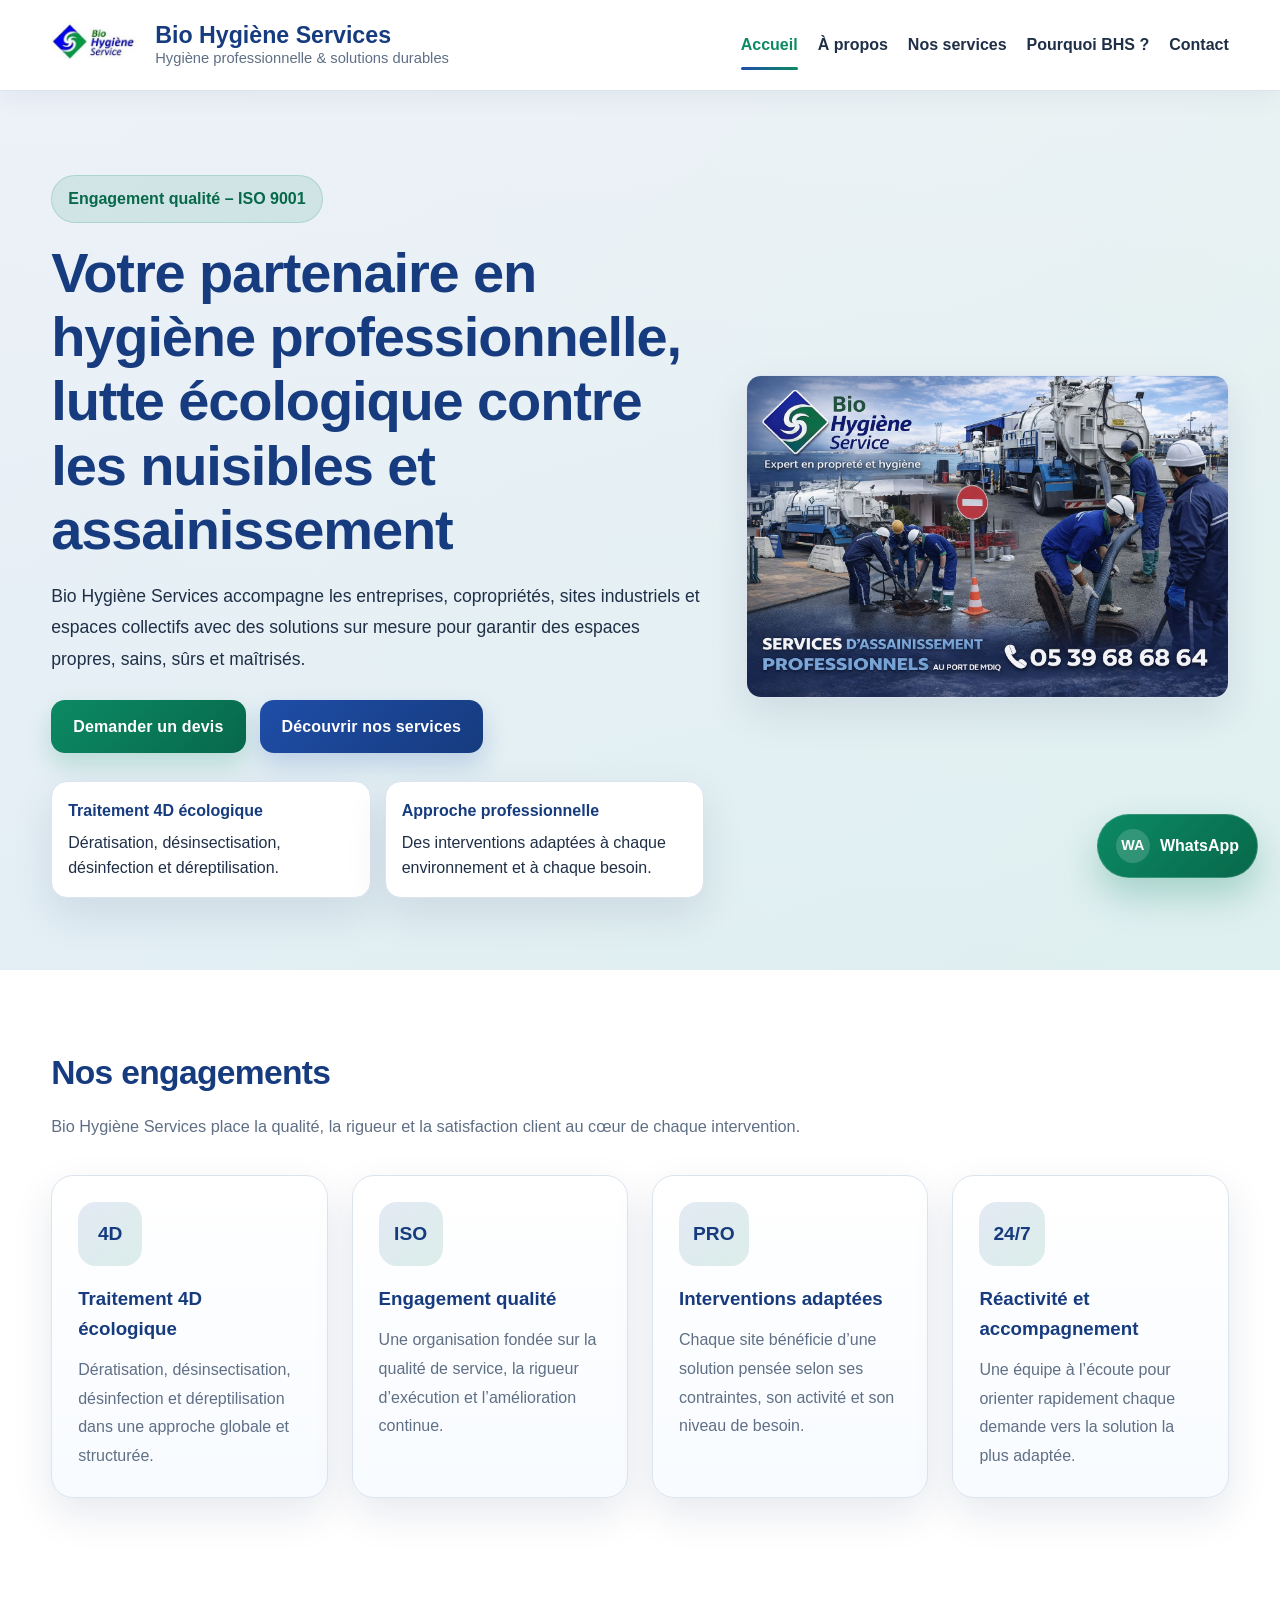
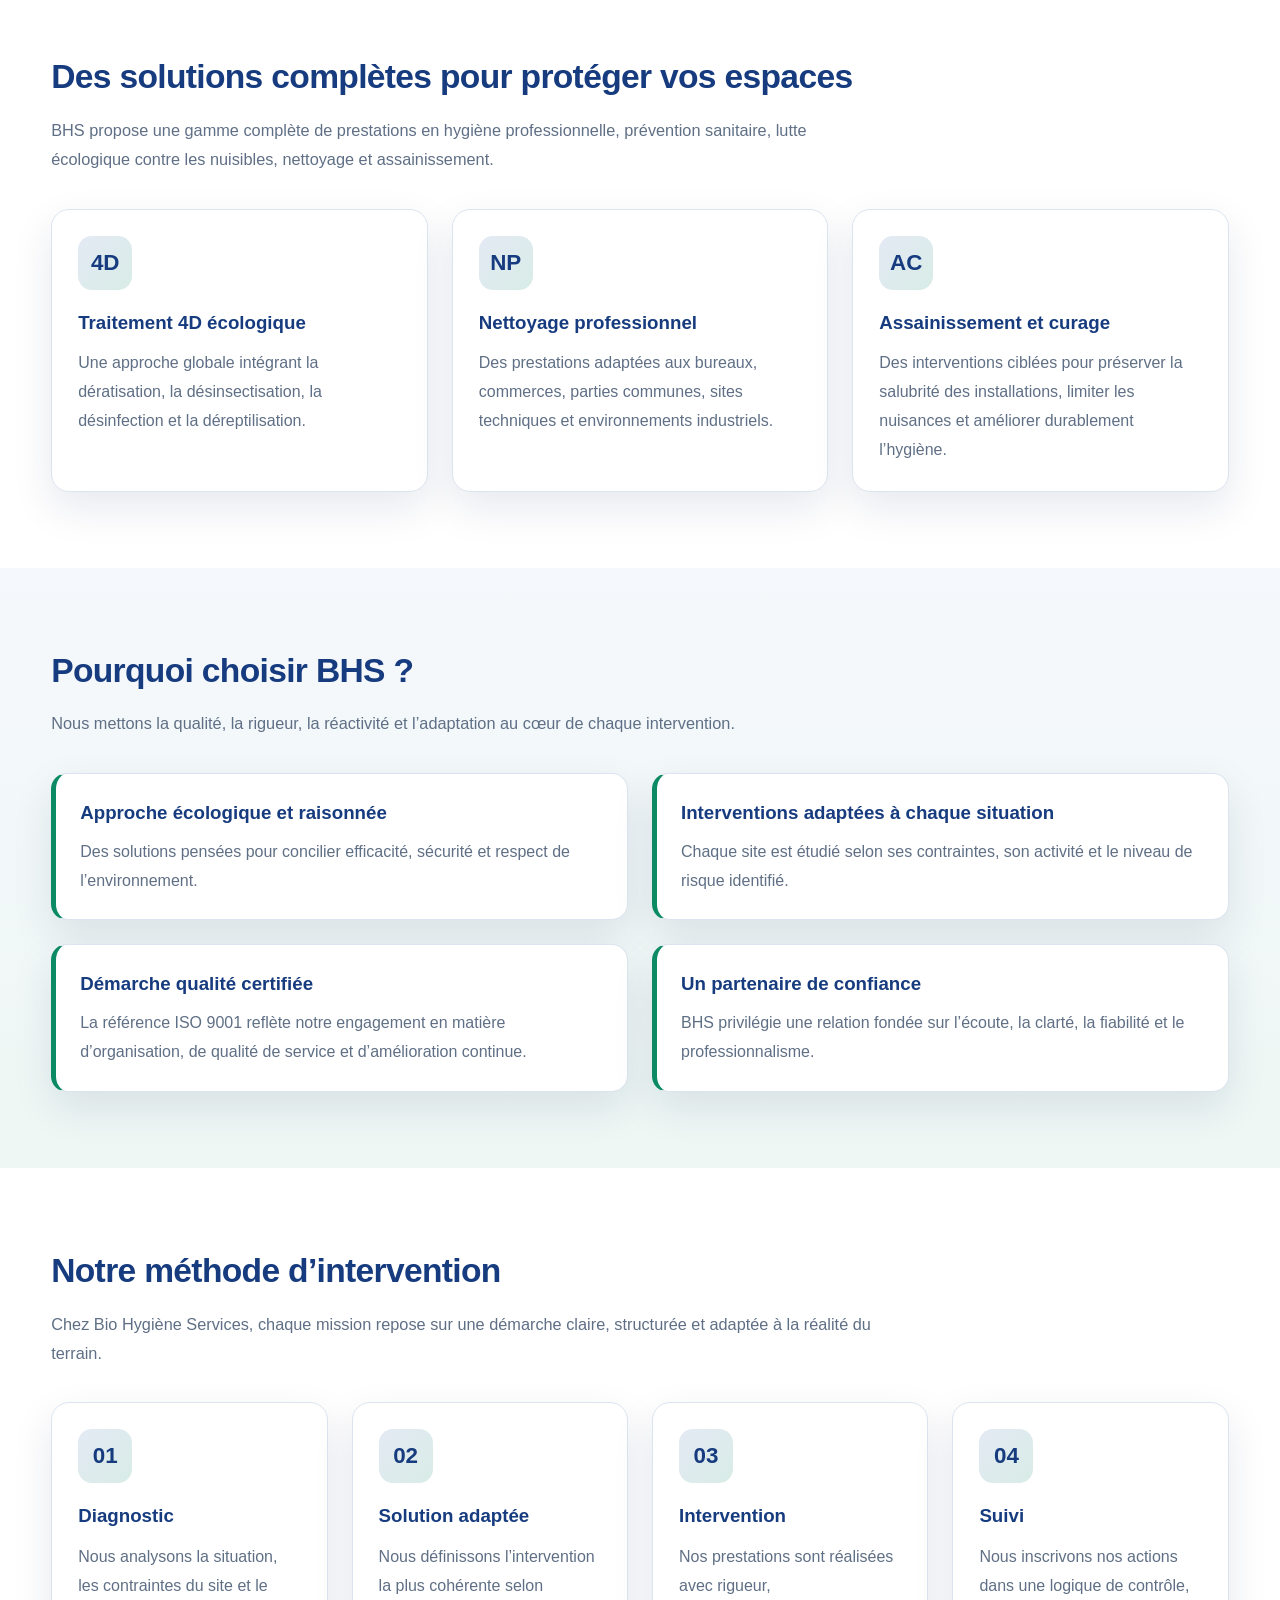
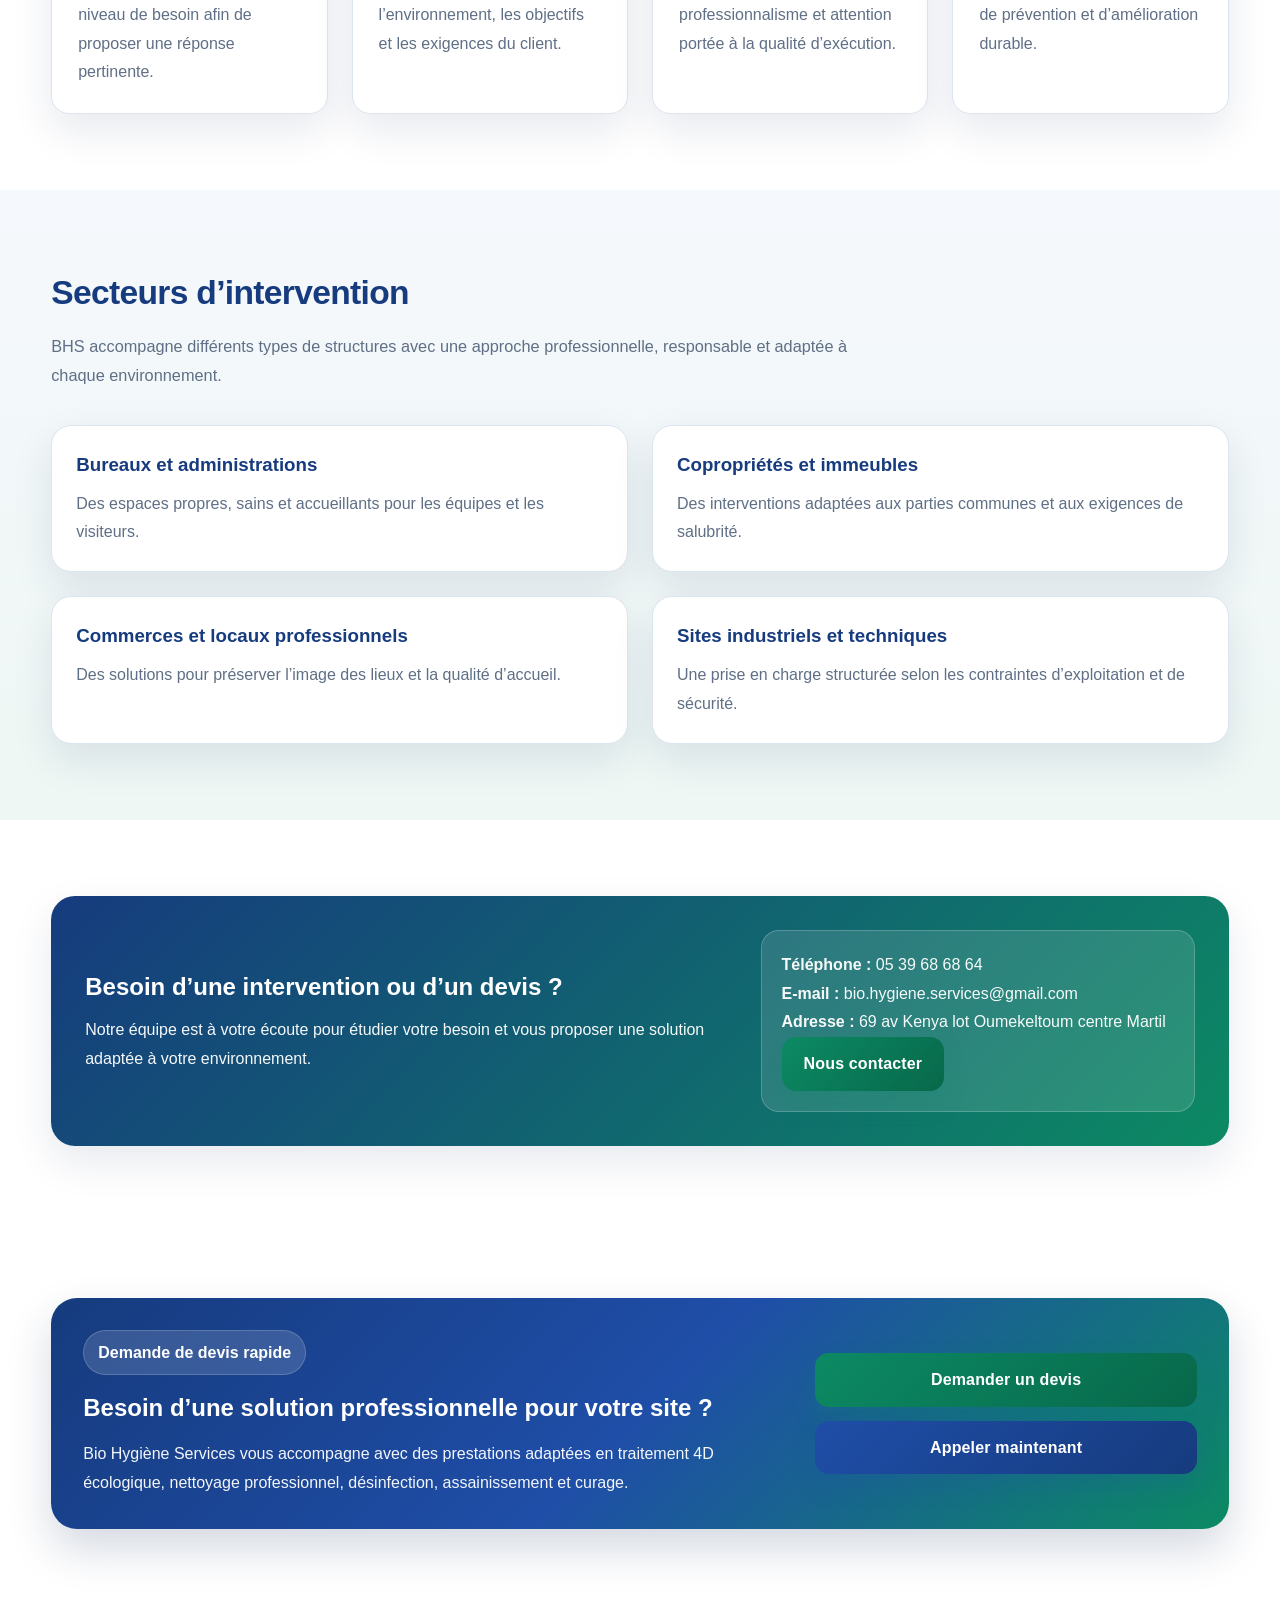
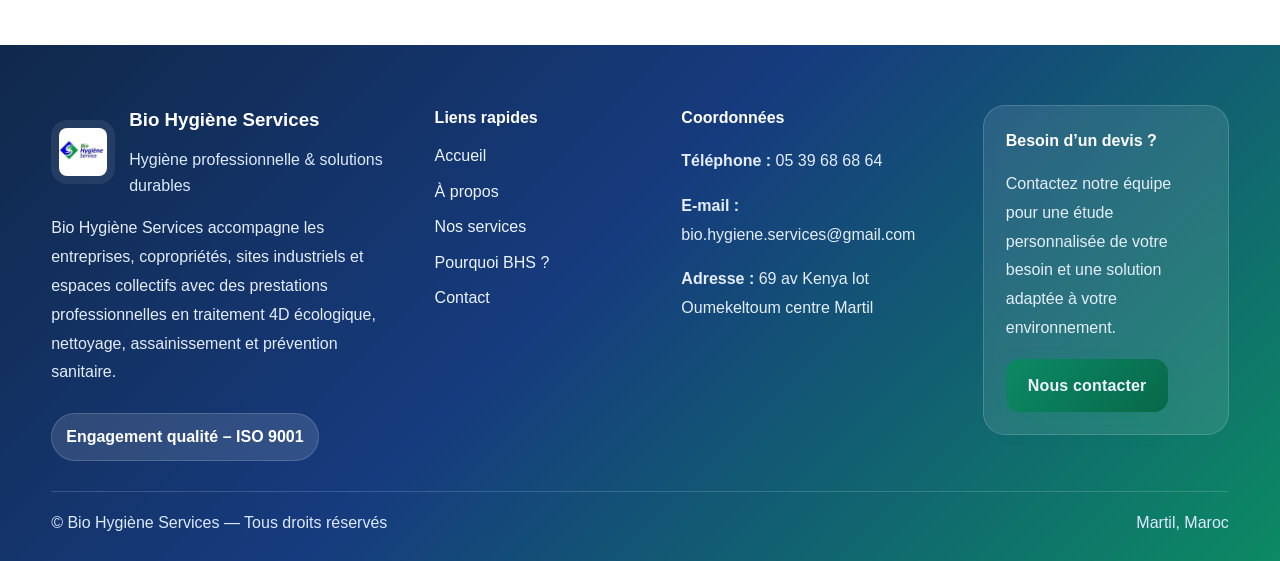
==== index.html @ 7eb4a311 "Add files via upload" ====
<!DOCTYPE html>
<html lang="fr">

<head>
  <meta charset="UTF-8" />
  <meta name="viewport" content="width=device-width, initial-scale=1.0" />
  <title>Bio Hygiène Services | Accueil</title>
  <meta name="description"
    content="Bio Hygiène Services accompagne les entreprises, copropriétés, sites industriels et espaces collectifs avec des solutions d'hygiène professionnelle, traitement 4D écologique, nettoyage et assainissement." />
  <link rel="stylesheet" href="css/style.css" />
</head>

<body>

  <header class="site-header">
    <div class="container header-inner">
      <a href="index.html" class="logo-wrap">
        <img src="assets/images/logo-bhs.png" alt="Logo Bio Hygiène Services" />
        <div class="brand-text">
          <span class="brand-name">Bio Hygiène Services</span>
          <span class="brand-subtitle">Hygiène professionnelle & solutions durables</span>
        </div>
      </a>

      <button class="menu-toggle" aria-label="Ouvrir le menu" aria-expanded="false">
        <span></span>
        <span></span>
        <span></span>
      </button>

      <nav class="main-nav">
        <a href="index.html" class="active">Accueil</a>
        <a href="a-propos.html">À propos</a>
        <a href="services.html">Nos services</a>
        <a href="pourquoi-bhs.html">Pourquoi BHS ?</a>
        <a href="contact.html">Contact</a>
      </nav>
    </div>
  </header>

  <main>
    <section class="hero">
      <div class="container hero-grid">
        <div>
          <div class="badge">Engagement qualité – ISO 9001</div>

          <h1>
            Votre partenaire en hygiène professionnelle,
            lutte écologique contre les nuisibles
            et assainissement
          </h1>

          <p class="lead">
            Bio Hygiène Services accompagne les entreprises, copropriétés,
            sites industriels et espaces collectifs avec des solutions sur mesure
            pour garantir des espaces propres, sains, sûrs et maîtrisés.
          </p>

          <div class="hero-actions">
            <a href="contact.html" class="btn btn-primary">Demander un devis</a>
            <a href="services.html" class="btn btn-secondary">Découvrir nos services</a>
          </div>

          <div class="hero-points">
            <div class="hero-point">
              <strong>Traitement 4D écologique</strong>
              Dératisation, désinsectisation, désinfection et déreptilisation.
            </div>
            <div class="hero-point">
              <strong>Approche professionnelle</strong>
              Des interventions adaptées à chaque environnement et à chaque besoin.
            </div>
          </div>
        </div>

        <div class="hero-image">
          <img src="assets/images/hero-bhs.png" alt="Présentation professionnelle Bio Hygiène Services" />
        </div>
      </div>
    </section>
    <section class="section">
      <div class="container">
        <div class="section-heading">
          <h2>Nos engagements</h2>
          <p>
            Bio Hygiène Services place la qualité, la rigueur et la satisfaction client
            au cœur de chaque intervention.
          </p>
        </div>

        <div class="engagement-grid">
          <div class="engagement-item">
            <div class="engagement-number">4D</div>
            <h3>Traitement 4D écologique</h3>
            <p>
              Dératisation, désinsectisation, désinfection et déreptilisation
              dans une approche globale et structurée.
            </p>
          </div>

          <div class="engagement-item">
            <div class="engagement-number">ISO</div>
            <h3>Engagement qualité</h3>
            <p>
              Une organisation fondée sur la qualité de service,
              la rigueur d’exécution et l’amélioration continue.
            </p>
          </div>

          <div class="engagement-item">
            <div class="engagement-number">PRO</div>
            <h3>Interventions adaptées</h3>
            <p>
              Chaque site bénéficie d’une solution pensée selon ses contraintes,
              son activité et son niveau de besoin.
            </p>
          </div>

          <div class="engagement-item">
            <div class="engagement-number">24/7</div>
            <h3>Réactivité et accompagnement</h3>
            <p>
              Une équipe à l’écoute pour orienter rapidement chaque demande
              vers la solution la plus adaptée.
            </p>
          </div>
        </div>
      </div>
    </section>
    <section class="section">
      <div class="container">
        <div class="section-heading">
          <h2>Des solutions complètes pour protéger vos espaces</h2>
          <p>
            BHS propose une gamme complète de prestations en hygiène professionnelle,
            prévention sanitaire, lutte écologique contre les nuisibles, nettoyage
            et assainissement.
          </p>
        </div>

        <div class="cards">
          <article class="card">
            <div class="card-icon">4D</div>
            <h3>Traitement 4D écologique</h3>
            <p>
              Une approche globale intégrant la dératisation, la désinsectisation,
              la désinfection et la déreptilisation.
            </p>
          </article>

          <article class="card">
            <div class="card-icon">NP</div>
            <h3>Nettoyage professionnel</h3>
            <p>
              Des prestations adaptées aux bureaux, commerces, parties communes,
              sites techniques et environnements industriels.
            </p>
          </article>

          <article class="card">
            <div class="card-icon">AC</div>
            <h3>Assainissement et curage</h3>
            <p>
              Des interventions ciblées pour préserver la salubrité des installations,
              limiter les nuisances et améliorer durablement l’hygiène.
            </p>
          </article>
        </div>
      </div>
    </section>

    <section class="section section-alt">
      <div class="container">
        <div class="section-heading">
          <h2>Pourquoi choisir BHS ?</h2>
          <p>
            Nous mettons la qualité, la rigueur, la réactivité et l’adaptation
            au cœur de chaque intervention.
          </p>
        </div>

        <div class="features">
          <div class="feature">
            <h3>Approche écologique et raisonnée</h3>
            <p>
              Des solutions pensées pour concilier efficacité, sécurité
              et respect de l’environnement.
            </p>
          </div>

          <div class="feature">
            <h3>Interventions adaptées à chaque situation</h3>
            <p>
              Chaque site est étudié selon ses contraintes, son activité
              et le niveau de risque identifié.
            </p>
          </div>

          <div class="feature">
            <h3>Démarche qualité certifiée</h3>
            <p>
              La référence ISO 9001 reflète notre engagement en matière
              d’organisation, de qualité de service et d’amélioration continue.
            </p>
          </div>

          <div class="feature">
            <h3>Un partenaire de confiance</h3>
            <p>
              BHS privilégie une relation fondée sur l’écoute, la clarté,
              la fiabilité et le professionnalisme.
            </p>
          </div>
        </div>
      </div>
    </section>
    <section class="section">
      <div class="container">
        <div class="section-heading">
          <h2>Notre méthode d’intervention</h2>
          <p>
            Chez Bio Hygiène Services, chaque mission repose sur une démarche
            claire, structurée et adaptée à la réalité du terrain.
          </p>
        </div>

        <div class="cards method-cards">
          <article class="card">
            <div class="card-icon">01</div>
            <h3>Diagnostic</h3>
            <p>
              Nous analysons la situation, les contraintes du site et le niveau
              de besoin afin de proposer une réponse pertinente.
            </p>
          </article>

          <article class="card">
            <div class="card-icon">02</div>
            <h3>Solution adaptée</h3>
            <p>
              Nous définissons l’intervention la plus cohérente selon
              l’environnement, les objectifs et les exigences du client.
            </p>
          </article>

          <article class="card">
            <div class="card-icon">03</div>
            <h3>Intervention</h3>
            <p>
              Nos prestations sont réalisées avec rigueur, professionnalisme
              et attention portée à la qualité d’exécution.
            </p>
          </article>

          <article class="card">
            <div class="card-icon">04</div>
            <h3>Suivi</h3>
            <p>
              Nous inscrivons nos actions dans une logique de contrôle,
              de prévention et d’amélioration durable.
            </p>
          </article>
        </div>
      </div>
    </section>

    <section class="section section-alt">
      <div class="container">
        <div class="section-heading">
          <h2>Secteurs d’intervention</h2>
          <p>
            BHS accompagne différents types de structures avec une approche
            professionnelle, responsable et adaptée à chaque environnement.
          </p>
        </div>

        <div class="sector-grid">
          <div class="sector-item">
            <h3>Bureaux et administrations</h3>
            <p>Des espaces propres, sains et accueillants pour les équipes et les visiteurs.</p>
          </div>

          <div class="sector-item">
            <h3>Copropriétés et immeubles</h3>
            <p>Des interventions adaptées aux parties communes et aux exigences de salubrité.</p>
          </div>

          <div class="sector-item">
            <h3>Commerces et locaux professionnels</h3>
            <p>Des solutions pour préserver l’image des lieux et la qualité d’accueil.</p>
          </div>

          <div class="sector-item">
            <h3>Sites industriels et techniques</h3>
            <p>Une prise en charge structurée selon les contraintes d’exploitation et de sécurité.</p>
          </div>
        </div>
      </div>
    </section>
    <section class="section">
      <div class="container">
        <div class="cta-band">
          <div>
            <h2>Besoin d’une intervention ou d’un devis ?</h2>
            <p>
              Notre équipe est à votre écoute pour étudier votre besoin
              et vous proposer une solution adaptée à votre environnement.
            </p>
          </div>

          <div class="cta-box-right">
            <p><strong>Téléphone :</strong> 05 39 68 68 64</p>
            <p><strong>E-mail :</strong> bio.hygiene.services@gmail.com</p>
            <p><strong>Adresse :</strong> 69 av Kenya lot Oumekeltoum centre Martil</p>
            <a href="contact.html" class="btn btn-primary">Nous contacter</a>
          </div>
        </div>
      </div>
    </section>
  </main>
  <section class="section">
    <div class="container">
      <div class="quick-quote-band">
        <div class="quick-quote-content">
          <span class="quick-quote-badge">Demande de devis rapide</span>
          <h2>Besoin d’une solution professionnelle pour votre site ?</h2>
          <p>
            Bio Hygiène Services vous accompagne avec des prestations adaptées en
            traitement 4D écologique, nettoyage professionnel, désinfection,
            assainissement et curage.
          </p>
        </div>

        <div class="quick-quote-actions">
          <a href="contact.html" class="btn btn-primary">Demander un devis</a>
          <a href="tel:0539686864" class="btn btn-secondary">Appeler maintenant</a>
        </div>
      </div>
    </div>
  </section>
  
  <footer class="site-footer">
    <div class="container">
      <div class="footer-top">
        <div class="footer-brand-block">
          <div class="footer-brand-head">
            <img src="assets/images/logo-bhs.png" alt="Logo Bio Hygiène Services" class="footer-logo" />
            <div>
              <h3>Bio Hygiène Services</h3>
              <p class="footer-tagline">Hygiène professionnelle & solutions durables</p>
            </div>
          </div>

          <p class="footer-text">
            Bio Hygiène Services accompagne les entreprises, copropriétés,
            sites industriels et espaces collectifs avec des prestations
            professionnelles en traitement 4D écologique, nettoyage,
            assainissement et prévention sanitaire.
          </p>

          <div class="footer-badge">Engagement qualité – ISO 9001</div>
        </div>

        <div class="footer-links-block">
          <h4>Liens rapides</h4>
          <ul class="footer-links-list">
            <li><a href="index.html">Accueil</a></li>
            <li><a href="a-propos.html">À propos</a></li>
            <li><a href="services.html">Nos services</a></li>
            <li><a href="pourquoi-bhs.html">Pourquoi BHS ?</a></li>
            <li><a href="contact.html">Contact</a></li>
          </ul>
        </div>

        <div class="footer-contact-block">
          <h4>Coordonnées</h4>
          <p><strong>Téléphone :</strong> 05 39 68 68 64</p>
          <p><strong>E-mail :</strong> bio.hygiene.services@gmail.com</p>
          <p><strong>Adresse :</strong> 69 av Kenya lot Oumekeltoum centre Martil</p>
        </div>

        <div class="footer-cta-block">
          <h4>Besoin d’un devis ?</h4>
          <p>
            Contactez notre équipe pour une étude personnalisée de votre besoin
            et une solution adaptée à votre environnement.
          </p>
          <a href="contact.html" class="btn btn-primary">Nous contacter</a>
        </div>
      </div>

      <div class="footer-bottom-premium">
        <p>© Bio Hygiène Services — Tous droits réservés</p>
        <p>Martil, Maroc</p>
      </div>
    </div>
  </footer>

  <script src="js/main.js"></script>
  <a href="https://wa.me/212539686864?text=Bonjour%20Bio%20Hygi%C3%A8ne%20Services%2C%20je%20souhaite%20obtenir%20des%20informations."
    class="whatsapp-float" target="_blank" aria-label="Contacter BHS sur WhatsApp">
    <span class="whatsapp-icon">WA</span>
    <span class="whatsapp-text">WhatsApp</span>
  </a>
</body>

</html>
---- css/style.css ----
:root {
  --bhs-blue: #1f4ea8;
  --bhs-blue-dark: #163b7e;
  --bhs-green: #0c8a63;
  --bhs-green-dark: #07684a;
  --bhs-white: #ffffff;
  --bhs-light: #f5f8fc;
  --bhs-light-alt: #eef7f4;
  --bhs-text: #1f2f46;
  --bhs-muted: #5f6f85;
  --bhs-border: #dbe4ef;
  --bhs-shadow: 0 16px 40px rgba(17, 42, 87, 0.10);
  --container: 1180px;
  --radius: 18px;
}

* {
  box-sizing: border-box;
}

html {
  scroll-behavior: smooth;
}

body {
  margin: 0;
  font-family: "Segoe UI", Arial, sans-serif;
  color: var(--bhs-text);
  background: var(--bhs-white);
  line-height: 1.6;
}

img {
  max-width: 100%;
  display: block;
}

a {
  text-decoration: none;
  color: inherit;
}

.container {
  width: min(92%, var(--container));
  margin: 0 auto;
}

/* Header */
.site-header {
  position: sticky;
  top: 0;
  z-index: 100;
  background: rgba(255, 255, 255, 0.96);
  border-bottom: 1px solid var(--bhs-border);
  backdrop-filter: blur(8px);
}

.header-inner {
  min-height: 82px;
  display: flex;
  align-items: center;
  justify-content: space-between;
  gap: 24px;
}

.logo-wrap {
  display: flex;
  align-items: center;
  gap: 14px;
}

.logo-wrap img {
  width: 90px;
  height: 90px;
  object-fit: contain;
}

.brand-text {
  display: flex;
  flex-direction: column;
  line-height: 1.2;
}

.brand-name {
  font-size: 1.45rem;
  font-weight: 800;
  color: var(--bhs-blue-dark);
}

.brand-subtitle {
  font-size: 0.92rem;
  color: var(--bhs-muted);
}

.main-nav {
  display: flex;
  align-items: center;
  gap: 20px;
  flex-wrap: wrap;
}

.main-nav a {
  font-weight: 700;
  color: var(--bhs-text);
  position: relative;
  padding: 6px 0;
}

.main-nav a:hover,
.main-nav a.active {
  color: var(--bhs-green);
}

.main-nav a.active::after,
.main-nav a:hover::after {
  content: "";
  position: absolute;
  left: 0;
  bottom: -6px;
  width: 100%;
  height: 3px;
  border-radius: 999px;
  background: linear-gradient(90deg, var(--bhs-blue), var(--bhs-green));
}

/* Hero */
.hero {
  background:
    linear-gradient(135deg, rgba(31, 78, 168, 0.08), rgba(12, 138, 99, 0.10)),
    linear-gradient(180deg, #ffffff 0%, #f6fbff 100%);
  padding: 84px 0 72px;
}

.hero-grid {
  display: grid;
  grid-template-columns: 1.15fr 0.85fr;
  gap: 42px;
  align-items: center;
}

.badge {
  display: inline-flex;
  align-items: center;
  gap: 10px;
  background: rgba(12, 138, 99, 0.12);
  color: var(--bhs-green-dark);
  border: 1px solid rgba(12, 138, 99, 0.18);
  padding: 10px 16px;
  border-radius: 999px;
  font-weight: 800;
  margin-bottom: 18px;
}

.hero h1,
.hero h2 {
  margin: 0 0 18px;
  font-size: clamp(2.2rem, 5vw, 3.5rem);
  line-height: 1.15;
  color: var(--bhs-blue-dark);
}

.hero p.lead {
  font-size: 1.1rem;
  color: var(--bhs-text);
  max-width: 760px;
  margin-bottom: 24px;
}

.hero-actions {
  display: flex;
  gap: 14px;
  flex-wrap: wrap;
  margin-bottom: 28px;
}

.hero-image img {
  border-radius: 15px;
  box-shadow: var(--bhs-shadow);
  border: 1px solid var(--bhs-border);
  min-height: 300px;
  object-fit: cover;
}

.hero-points {
  display: grid;
  grid-template-columns: repeat(2, minmax(0, 1fr));
  gap: 14px;
  margin-top: 8px;
}

.hero-point {
  background: var(--bhs-white);
  border: 1px solid var(--bhs-border);
  border-radius: 16px;
  padding: 16px;
  box-shadow: var(--bhs-shadow);
}

.hero-point strong {
  display: block;
  color: var(--bhs-blue-dark);
  margin-bottom: 6px;
}

/* Sections */
.section {
  padding: 76px 0;
}

.section-alt {
  background: linear-gradient(180deg, var(--bhs-light) 0%, var(--bhs-light-alt) 100%);
}

.section-heading {
  max-width: 820px;
  margin-bottom: 34px;
}

.section-heading h2 {
  margin: 0 0 12px;
  font-size: 2.1rem;
  color: var(--bhs-blue-dark);
}

.section-heading p {
  margin: 0;
  color: var(--bhs-muted);
  font-size: 1.02rem;
}

/* Buttons */
.btn {
  display: inline-block;
  padding: 14px 22px;
  border-radius: 14px;
  font-weight: 800;
  transition: 0.25s ease;
}

.btn:hover {
  transform: translateY(-2px);
}

.btn-primary {
  background: linear-gradient(135deg, var(--bhs-green), var(--bhs-green-dark));
  color: var(--bhs-white);
  box-shadow: 0 12px 24px rgba(12, 138, 99, 0.20);
}

.btn-secondary {
  background: linear-gradient(135deg, var(--bhs-blue), var(--bhs-blue-dark));
  color: var(--bhs-white);
  box-shadow: 0 12px 24px rgba(31, 78, 168, 0.20);
}

.btn-outline {
  border: 2px solid var(--bhs-blue);
  color: var(--bhs-blue);
  background: var(--bhs-white);
}

/* Cards */
.cards {
  display: grid;
  grid-template-columns: repeat(3, minmax(0, 1fr));
  gap: 24px;
}

.card {
  background: var(--bhs-white);
  border: 1px solid var(--bhs-border);
  border-radius: var(--radius);
  padding: 26px;
  box-shadow: var(--bhs-shadow);
  transition: 0.25s ease;
}

.card:hover {
  transform: translateY(-4px);
}

.card-icon {
  width: 54px;
  height: 54px;
  display: grid;
  place-items: center;
  border-radius: 14px;
  margin-bottom: 18px;
  background: linear-gradient(135deg, rgba(31, 78, 168, 0.12), rgba(12, 138, 99, 0.16));
  color: var(--bhs-blue-dark);
  font-size: 1.4rem;
  font-weight: 800;
}

.card h3 {
  margin-top: 0;
  margin-bottom: 12px;
  color: var(--bhs-blue-dark);
}

.card p {
  margin: 0;
  color: var(--bhs-muted);
}

/* Feature blocks */
.features {
  display: grid;
  grid-template-columns: repeat(2, minmax(0, 1fr));
  gap: 24px;
}

.feature {
  background: var(--bhs-white);
  border-left: 5px solid var(--bhs-green);
  border-radius: 16px;
  padding: 24px;
  box-shadow: var(--bhs-shadow);
  border-top: 1px solid var(--bhs-border);
  border-right: 1px solid var(--bhs-border);
  border-bottom: 1px solid var(--bhs-border);
}

.feature h3 {
  margin-top: 0;
  margin-bottom: 10px;
  color: var(--bhs-blue-dark);
}

.feature p {
  margin: 0;
  color: var(--bhs-muted);
}

/* CTA */
.cta-band {
  background: linear-gradient(135deg, var(--bhs-blue-dark), var(--bhs-green));
  color: var(--bhs-white);
  border-radius: 24px;
  padding: 34px;
  display: grid;
  grid-template-columns: 1.2fr 0.8fr;
  gap: 24px;
  align-items: center;
  box-shadow: var(--bhs-shadow);
}

.cta-band h2 {
  margin-top: 0;
  margin-bottom: 10px;
  color: var(--bhs-white);
}

.cta-band p {
  margin: 0;
  opacity: 0.96;
}

.cta-box-right {
  background: rgba(255, 255, 255, 0.12);
  border-radius: 18px;
  padding: 20px;
  border: 1px solid rgba(255, 255, 255, 0.20);
}

/* Footer */
.site-footer {
  background: linear-gradient(135deg, #10284a, #163b7e);
  color: #edf4ff;
  padding: 54px 0 34px;
  margin-top: 40px;
}

.footer-grid {
  display: grid;
  grid-template-columns: 1.2fr 0.8fr 0.8fr;
  gap: 26px;
}

.site-footer h3,
.site-footer h4 {
  margin-top: 0;
  color: var(--bhs-white);
}

.site-footer ul {
  list-style: none;
  padding: 0;
  margin: 0;
}

.site-footer li+li {
  margin-top: 8px;
}

.site-footer a {
  color: #edf4ff;
}

.site-footer a:hover {
  color: #bff2df;
}

.footer-bottom {
  margin-top: 26px;
  padding-top: 18px;
  border-top: 1px solid rgba(255, 255, 255, 0.14);
  font-size: 0.95rem;
  color: #d9e6fa;
}

/* Inner page hero */
.page-hero {
  padding: 70px 0 46px;
  background: linear-gradient(135deg, rgba(31, 78, 168, 0.08), rgba(12, 138, 99, 0.10));
}

.page-hero h1 {
  margin: 0 0 12px;
  font-size: clamp(2rem, 4vw, 3rem);
  color: var(--bhs-blue-dark);
}

.page-hero p {
  margin: 0;
  max-width: 800px;
  color: var(--bhs-muted);
}

/* Service list */
.service-list {
  display: grid;
  gap: 22px;
}

.service-block {
  background: var(--bhs-white);
  border: 1px solid var(--bhs-border);
  border-radius: 18px;
  padding: 24px;
  box-shadow: var(--bhs-shadow);
}

.service-block h3 {
  margin-top: 0;
  color: var(--bhs-blue-dark);
}

.service-block p {
  margin-bottom: 0;
  color: var(--bhs-muted);
}

/* Responsive */
@media (max-width: 980px) {

  .hero-grid,
  .cards,
  .features,
  .cta-band,
  .footer-grid {
    grid-template-columns: 1fr;
  }

  .header-inner {
    flex-direction: column;
    justify-content: center;
    padding: 16px 0;
  }

  .main-nav {
    justify-content: center;
  }

  .hero-image img {
    min-height: auto;
  }
}

@media (max-width: 640px) {
  .hero {
    padding: 60px 0 50px;
  }

  .section {
    padding: 58px 0;
  }

  .brand-name {
    font-size: 1.2rem;
  }

  .hero-point,
  .card,
  .feature,
  .service-block {
    padding: 20px;
  }

  .feature,
  .card,
  .cta-box-right,
  .site-footer p,
  .site-footer a {
    min-width: 0;
    overflow-wrap: anywhere;
    word-break: break-word;
  }

  .footer-grid {
    align-items: start;
  }

  .page-hero p {
    margin-top: 10px;
    line-height: 1.8;
  }

  .feature {
    transition: 0.25s ease;
  }

  .feature:hover {
    transform: translateY(-4px);
    box-shadow: 0 18px 35px rgba(17, 42, 87, 0.12);
  }
}

.contact-form-layout {
  display: grid;
  grid-template-columns: 1.3fr 0.7fr;
  gap: 28px;
  align-items: start;
}

.contact-form-card,
.contact-side-card {
  background: var(--bhs-white);
  border: 1px solid var(--bhs-border);
  border-radius: 22px;
  box-shadow: var(--bhs-shadow);
}

.contact-form-card {
  padding: 28px;
}

.contact-side-card {
  padding: 28px;
  background: linear-gradient(180deg, #ffffff 0%, #f7fbff 100%);
}

.contact-side-card h3 {
  margin-top: 0;
  margin-bottom: 12px;
  color: var(--bhs-blue-dark);
}

.contact-side-card p {
  color: var(--bhs-muted);
  margin-bottom: 22px;
}

.contact-form {
  display: grid;
  gap: 18px;
}

.form-row {
  display: grid;
  grid-template-columns: repeat(2, minmax(0, 1fr));
  gap: 18px;
}

.form-group {
  display: grid;
  gap: 8px;
}

.form-group label {
  font-weight: 700;
  color: var(--bhs-blue-dark);
  font-size: 0.96rem;
}

.form-group input,
.form-group select,
.form-group textarea {
  width: 100%;
  padding: 14px 16px;
  border: 1px solid var(--bhs-border);
  border-radius: 14px;
  background: #fbfdff;
  color: var(--bhs-text);
  font: inherit;
  outline: none;
  transition: 0.2s ease;
}

.form-group input:focus,
.form-group select:focus,
.form-group textarea:focus {
  border-color: var(--bhs-green);
  box-shadow: 0 0 0 4px rgba(12, 138, 99, 0.10);
  background: var(--bhs-white);
}

.form-group textarea {
  resize: vertical;
  min-height: 150px;
}

.contact-info-list {
  display: grid;
  gap: 14px;
  margin-bottom: 22px;
}

.contact-info-item {
  padding: 14px 16px;
  border-radius: 16px;
  background: rgba(31, 78, 168, 0.04);
  border: 1px solid var(--bhs-border);
}

.contact-info-item strong {
  display: block;
  color: var(--bhs-blue-dark);
  margin-bottom: 6px;
}

.contact-info-item span {
  color: var(--bhs-muted);
}

.contact-side-actions {
  display: flex;
  flex-direction: column;
  gap: 12px;
}

@media (max-width: 980px) {

  .contact-form-layout,
  .form-row {
    grid-template-columns: 1fr;
  }
}

.contact-form-card:hover,
.contact-side-card:hover {
  transform: translateY(-3px);
  transition: 0.25s ease;
}

.contact-form-card,
.contact-side-card {
  transition: 0.25s ease;
}

.contact-form .btn {
  width: fit-content;
  min-width: 220px;
}

.contact-form-card {
  background: linear-gradient(180deg, #ffffff 0%, #fcfeff 100%);
}

.method-cards {
  grid-template-columns: repeat(4, minmax(0, 1fr));
}

.sector-grid {
  display: grid;
  grid-template-columns: repeat(2, minmax(0, 1fr));
  gap: 24px;
}

.sector-item {
  background: var(--bhs-white);
  border: 1px solid var(--bhs-border);
  border-radius: 20px;
  padding: 24px;
  box-shadow: var(--bhs-shadow);
  transition: 0.25s ease;
}

.sector-item:hover {
  transform: translateY(-4px);
}

.sector-item h3 {
  margin-top: 0;
  margin-bottom: 10px;
  color: var(--bhs-blue-dark);
}

.sector-item p {
  margin: 0;
  color: var(--bhs-muted);
}

@media (max-width: 980px) {

  .method-cards,
  .sector-grid {
    grid-template-columns: 1fr;
  }
}

.card,
.feature,
.sector-item,
.hero-point {
  transition: 0.25s ease;
}

.card:hover,
.feature:hover,
.sector-item:hover,
.hero-point:hover {
  transform: translateY(-4px);
  box-shadow: 0 18px 38px rgba(17, 42, 87, 0.12);
}

.hero p,
.section p,
.feature p,
.card p,
.sector-item p {
  line-height: 1.8;
}

.location-layout {
  display: grid;
  grid-template-columns: 0.9fr 1.1fr;
  gap: 28px;
  align-items: stretch;
}

.location-card,
.map-card {
  background: var(--bhs-white);
  border: 1px solid var(--bhs-border);
  border-radius: 22px;
  box-shadow: var(--bhs-shadow);
  overflow: hidden;
}

.location-card {
  padding: 28px;
}

.location-card h3 {
  margin-top: 0;
  margin-bottom: 16px;
  color: var(--bhs-blue-dark);
}

.location-card p {
  margin-bottom: 12px;
  color: var(--bhs-muted);
}

.location-card .btn {
  margin-top: 12px;
}

.map-card {
  min-height: 380px;
}

.map-card iframe {
  display: block;
  width: 100%;
  height: 100%;
  min-height: 380px;
}

@media (max-width: 980px) {
  .location-layout {
    grid-template-columns: 1fr;
  }

  .map-card,
  .map-card iframe {
    min-height: 320px;
  }
}

.site-footer {
  background: linear-gradient(135deg, #10284a 0%, #163b7e 45%, #0c8a63 100%);
  color: #edf4ff;
  padding: 60px 0 26px;
  margin-top: 40px;
}

.footer-top {
  display: grid;
  grid-template-columns: 1.3fr 0.8fr 1fr 0.9fr;
  gap: 28px;
  align-items: start;
}

.footer-brand-head {
  display: flex;
  align-items: center;
  gap: 14px;
  margin-bottom: 16px;
}

.footer-logo {
  width: 64px;
  height: 64px;
  object-fit: contain;
  background: rgba(255, 255, 255, 0.08);
  border-radius: 16px;
  padding: 8px;
}

.footer-brand-block h3,
.footer-links-block h4,
.footer-contact-block h4,
.footer-cta-block h4 {
  margin-top: 0;
  margin-bottom: 12px;
  color: #ffffff;
}

.footer-tagline {
  margin: 0;
  color: #dce9ff;
}

.footer-text,
.footer-contact-block p,
.footer-cta-block p {
  color: #edf4ff;
  opacity: 0.96;
  line-height: 1.8;
}

.footer-badge {
  display: inline-block;
  margin-top: 10px;
  padding: 10px 14px;
  border-radius: 999px;
  background: rgba(255, 255, 255, 0.12);
  border: 1px solid rgba(255, 255, 255, 0.16);
  color: #ffffff;
  font-weight: 700;
}

.footer-links-list {
  list-style: none;
  padding: 0;
  margin: 0;
}

.footer-links-list li+li {
  margin-top: 10px;
}

.footer-links-list a,
.footer-contact-block a {
  color: #edf4ff;
}

.footer-links-list a:hover {
  color: #bff2df;
}

.footer-cta-block {
  background: rgba(255, 255, 255, 0.10);
  border: 1px solid rgba(255, 255, 255, 0.16);
  border-radius: 22px;
  padding: 22px;
  backdrop-filter: blur(6px);
}

.footer-bottom-premium {
  margin-top: 30px;
  padding-top: 18px;
  border-top: 1px solid rgba(255, 255, 255, 0.16);
  display: flex;
  justify-content: space-between;
  gap: 16px;
  flex-wrap: wrap;
}

.footer-bottom-premium p {
  margin: 0;
  color: #dce9ff;
}

@media (max-width: 980px) {
  .footer-top {
    grid-template-columns: 1fr;
  }

  .footer-bottom-premium {
    flex-direction: column;
  }
}

.menu-toggle {
  display: none;
  width: 52px;
  height: 52px;
  border: 1px solid var(--bhs-border);
  background: var(--bhs-white);
  border-radius: 14px;
  cursor: pointer;
  padding: 0;
  align-items: center;
  justify-content: center;
  flex-direction: column;
  gap: 6px;
}

.menu-toggle span {
  display: block;
  width: 22px;
  height: 3px;
  border-radius: 999px;
  background: var(--bhs-blue-dark);
  transition: 0.25s ease;
}

@media (max-width: 980px) {
  .header-inner {
    position: relative;
    flex-direction: row;
    justify-content: space-between;
    align-items: center;
    padding: 14px 0;
  }

  .menu-toggle {
    display: inline-flex;
  }

  .main-nav {
    display: none;
    position: absolute;
    top: calc(100% + 12px);
    right: 0;
    width: min(320px, 92vw);
    background: var(--bhs-white);
    border: 1px solid var(--bhs-border);
    border-radius: 18px;
    box-shadow: var(--bhs-shadow);
    padding: 16px;
    flex-direction: column;
    align-items: flex-start;
    gap: 14px;
    z-index: 200;
  }

  .main-nav.open {
    display: flex;
  }

  .main-nav a {
    width: 100%;
    padding: 10px 0;
  }

  .main-nav a.active::after,
  .main-nav a:hover::after {
    bottom: 0;
  }

  .brand-subtitle {
    display: none;
  }

  .logo-wrap img {
    width: 52px;
    height: 52px;
  }

  .brand-name {
    font-size: 1.15rem;
  }
}

.whatsapp-float {
  position: fixed;
  right: 22px;
  bottom: 22px;
  z-index: 300;
  display: inline-flex;
  align-items: center;
  gap: 10px;
  padding: 14px 18px;
  border-radius: 999px;
  background: linear-gradient(135deg, #0c8a63, #07684a);
  color: #ffffff;
  font-weight: 800;
  box-shadow: 0 18px 36px rgba(12, 138, 99, 0.28);
  border: 1px solid rgba(255, 255, 255, 0.18);
  transition: 0.25s ease;
}

.whatsapp-float:hover {
  transform: translateY(-3px) scale(1.02);
  box-shadow: 0 22px 40px rgba(12, 138, 99, 0.34);
}

.whatsapp-icon {
  width: 34px;
  height: 34px;
  border-radius: 50%;
  display: grid;
  place-items: center;
  background: rgba(255, 255, 255, 0.16);
  color: #ffffff;
  font-size: 0.9rem;
  font-weight: 900;
}

.whatsapp-text {
  line-height: 1;
}

@media (max-width: 640px) {
  .whatsapp-float {
    right: 14px;
    bottom: 14px;
    padding: 12px 14px;
  }

  .whatsapp-text {
    display: none;
  }
}

.engagement-grid {
  display: grid;
  grid-template-columns: repeat(4, minmax(0, 1fr));
  gap: 24px;
}

.engagement-item {
  background: linear-gradient(180deg, #ffffff 0%, #f8fbff 100%);
  border: 1px solid var(--bhs-border);
  border-radius: 22px;
  padding: 26px;
  box-shadow: var(--bhs-shadow);
  transition: 0.25s ease;
}

.engagement-item:hover {
  transform: translateY(-4px);
  box-shadow: 0 18px 38px rgba(17, 42, 87, 0.12);
}

.engagement-number {
  display: inline-flex;
  align-items: center;
  justify-content: center;
  min-width: 64px;
  height: 64px;
  padding: 0 14px;
  border-radius: 18px;
  margin-bottom: 18px;
  background: linear-gradient(135deg, rgba(31, 78, 168, 0.12), rgba(12, 138, 99, 0.14));
  color: var(--bhs-blue-dark);
  font-weight: 900;
  font-size: 1.2rem;
}

.engagement-item h3 {
  margin-top: 0;
  margin-bottom: 12px;
  color: var(--bhs-blue-dark);
}

.engagement-item p {
  margin: 0;
  color: var(--bhs-muted);
  line-height: 1.8;
}

@media (max-width: 980px) {
  .engagement-grid {
    grid-template-columns: 1fr;
  }
}

.quick-quote-band {
  display: grid;
  grid-template-columns: 1.3fr 0.7fr;
  gap: 24px;
  align-items: center;
  padding: 32px;
  border-radius: 26px;
  background: linear-gradient(135deg, #163b7e 0%, #1f4ea8 50%, #0c8a63 100%);
  color: #ffffff;
  box-shadow: 0 20px 44px rgba(17, 42, 87, 0.18);
}

.quick-quote-badge {
  display: inline-block;
  margin-bottom: 14px;
  padding: 9px 14px;
  border-radius: 999px;
  background: rgba(255, 255, 255, 0.14);
  border: 1px solid rgba(255, 255, 255, 0.18);
  font-weight: 800;
}

.quick-quote-content h2 {
  margin: 0 0 12px;
  color: #ffffff;
}

.quick-quote-content p {
  margin: 0;
  color: rgba(255, 255, 255, 0.95);
  line-height: 1.8;
}

.quick-quote-actions {
  display: flex;
  flex-direction: column;
  gap: 14px;
  align-items: stretch;
}

.quick-quote-actions .btn {
  text-align: center;
}

@media (max-width: 980px) {
  .quick-quote-band {
    grid-template-columns: 1fr;
  }
}

/* ===== Polish final ===== */
.reveal-init {
  opacity: 0;
  transform: translateY(22px);
  transition: opacity 0.7s ease, transform 0.7s ease;
}

.reveal-show {
  opacity: 1;
  transform: translateY(0);
}

.section-heading h2,
.hero h1,
.page-hero h1 {
  letter-spacing: -0.02em;
}

.btn {
  letter-spacing: 0.01em;
}

.site-header {
  box-shadow: 0 8px 24px rgba(17, 42, 87, 0.05);
}

::selection {
  background: rgba(12, 138, 99, 0.18);
  color: var(--bhs-blue-dark);
}

::-webkit-scrollbar {
  width: 10px;
}

::-webkit-scrollbar-track {
  background: #eef4fb;
}

::-webkit-scrollbar-thumb {
  background: linear-gradient(180deg, var(--bhs-blue), var(--bhs-green));
  border-radius: 999px;
}

.back-to-top {
  position: fixed;
  right: 22px;
  bottom: 92px;
  z-index: 290;
  width: 52px;
  height: 52px;
  border: none;
  border-radius: 50%;
  background: linear-gradient(135deg, var(--bhs-blue), var(--bhs-green));
  color: #fff;
  font-size: 1.2rem;
  font-weight: 900;
  box-shadow: 0 18px 36px rgba(17, 42, 87, 0.22);
  cursor: pointer;
  opacity: 0;
  pointer-events: none;
  transform: translateY(10px);
  transition: 0.25s ease;
}

.back-to-top.show {
  opacity: 1;
  pointer-events: auto;
  transform: translateY(0);
}

.back-to-top:hover {
  transform: translateY(-3px);
}

@media (max-width: 640px) {
  .back-to-top {
    right: 14px;
    bottom: 78px;
    width: 46px;
    height: 46px;
  }
}
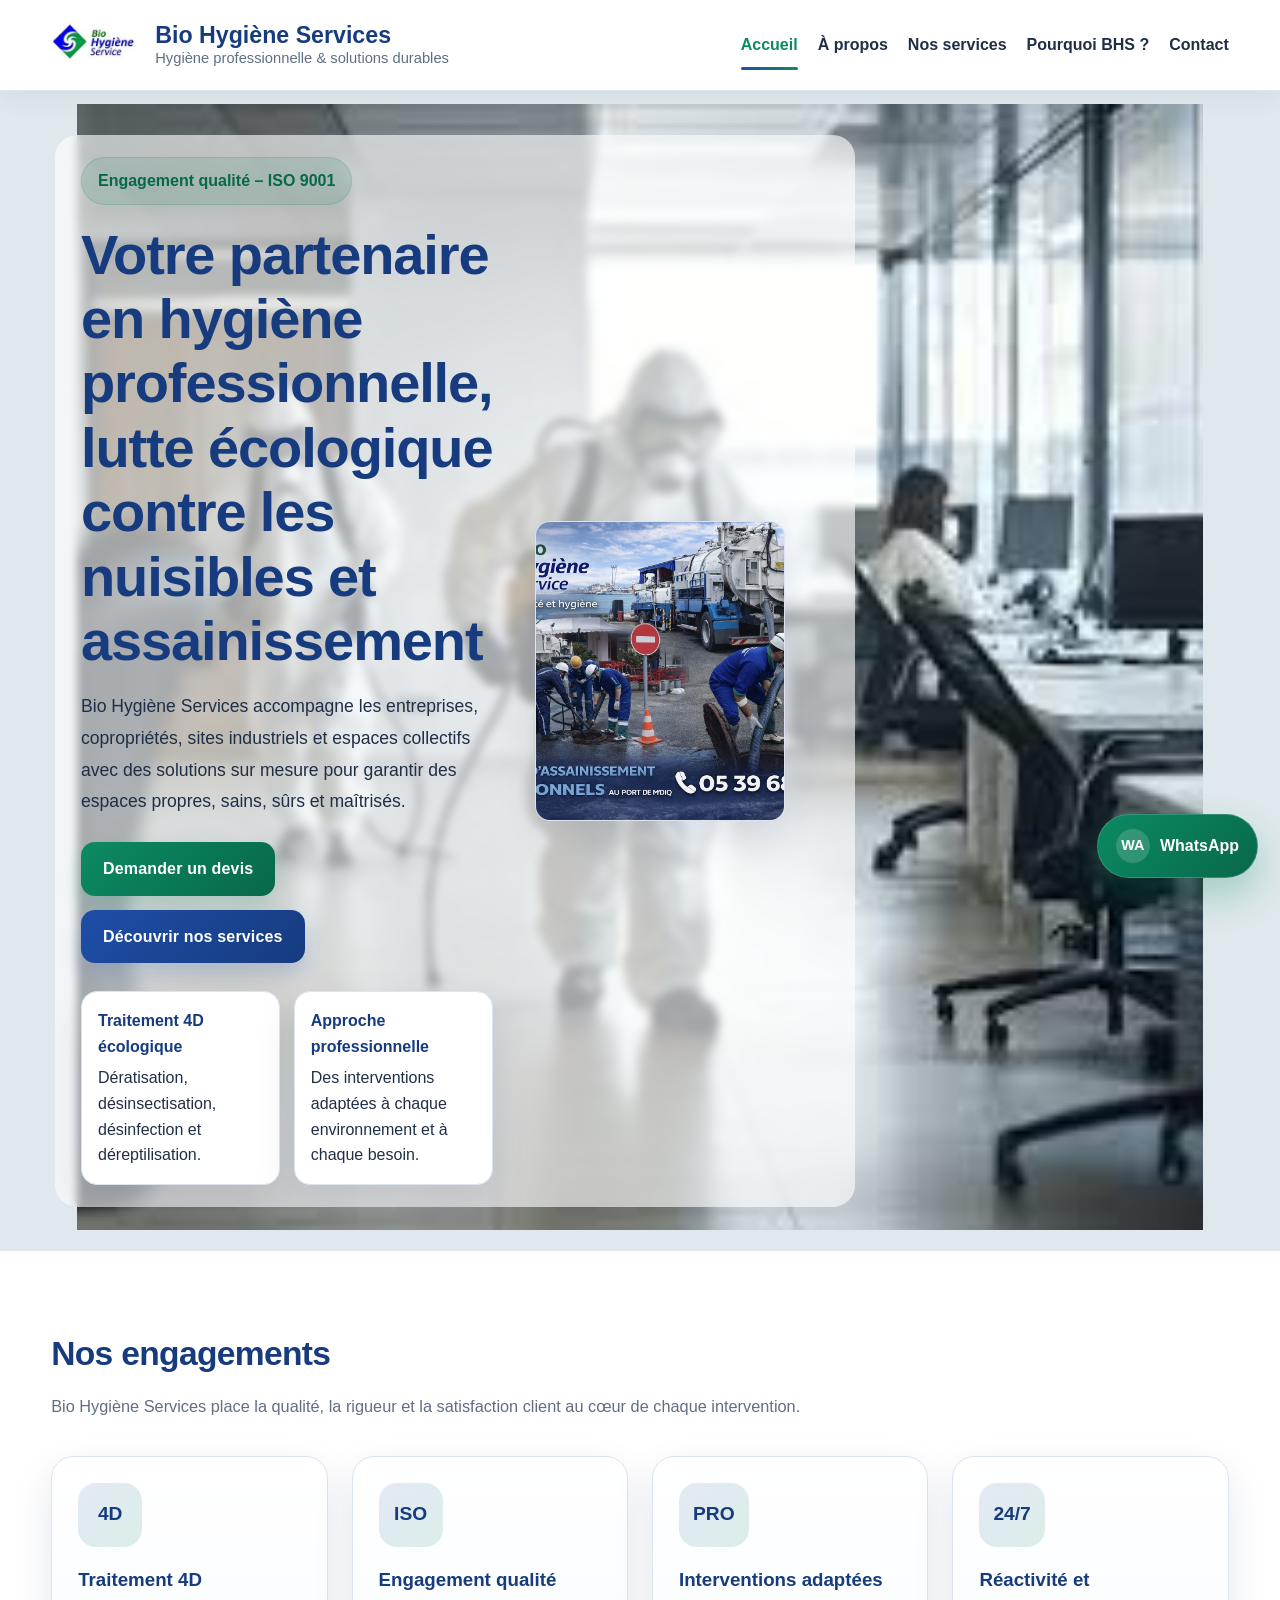
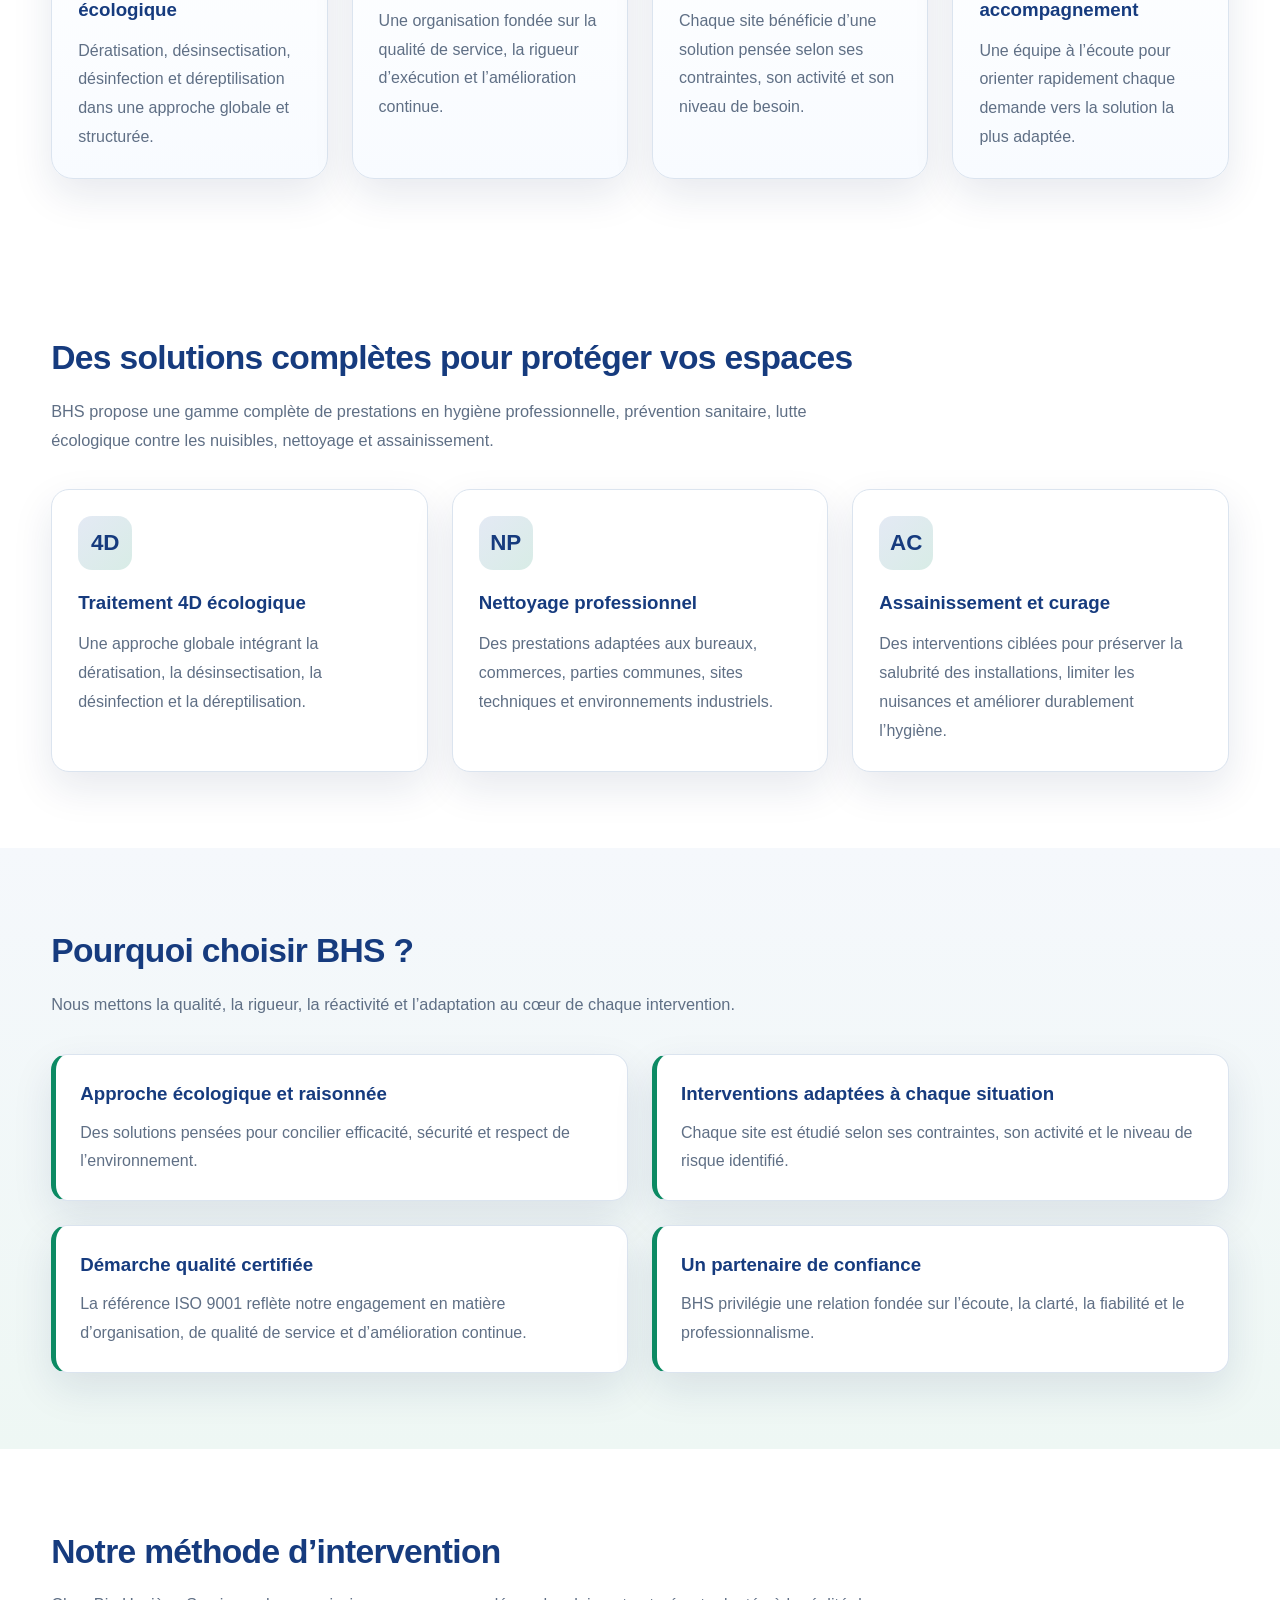
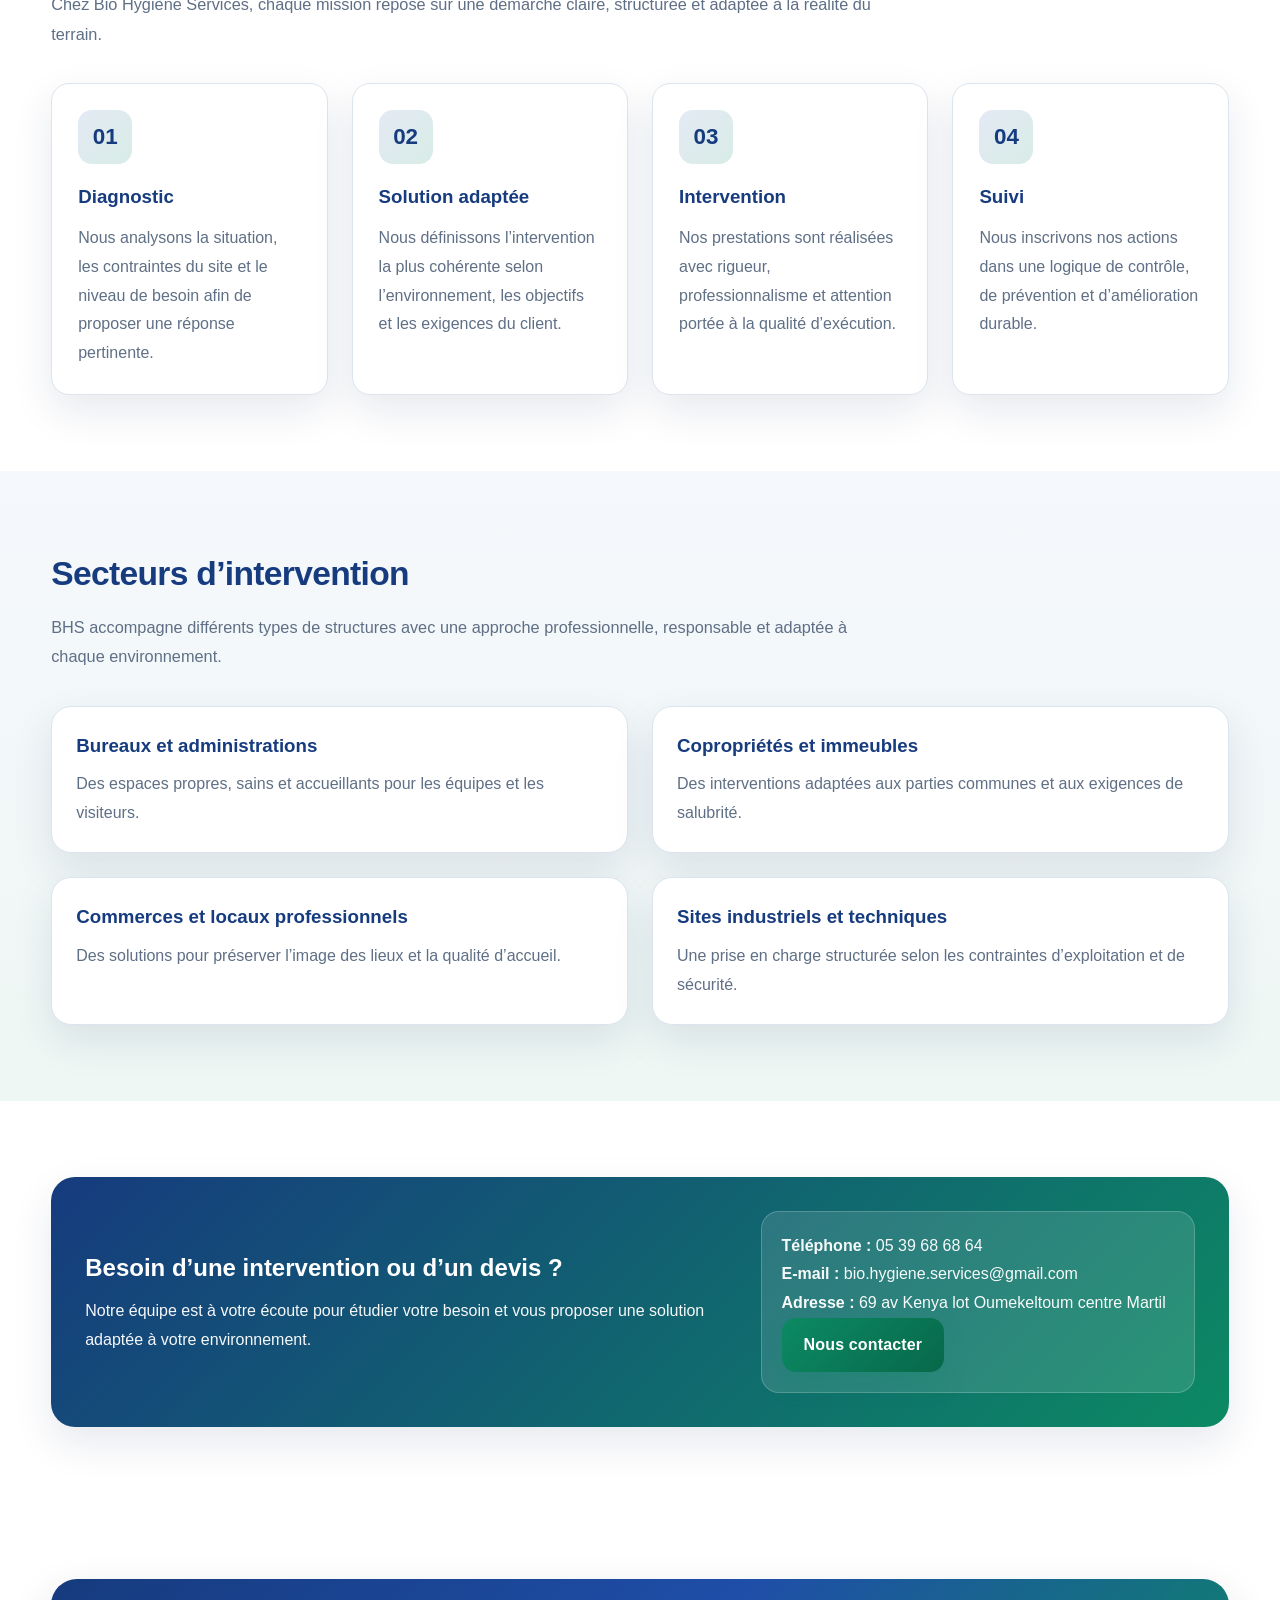
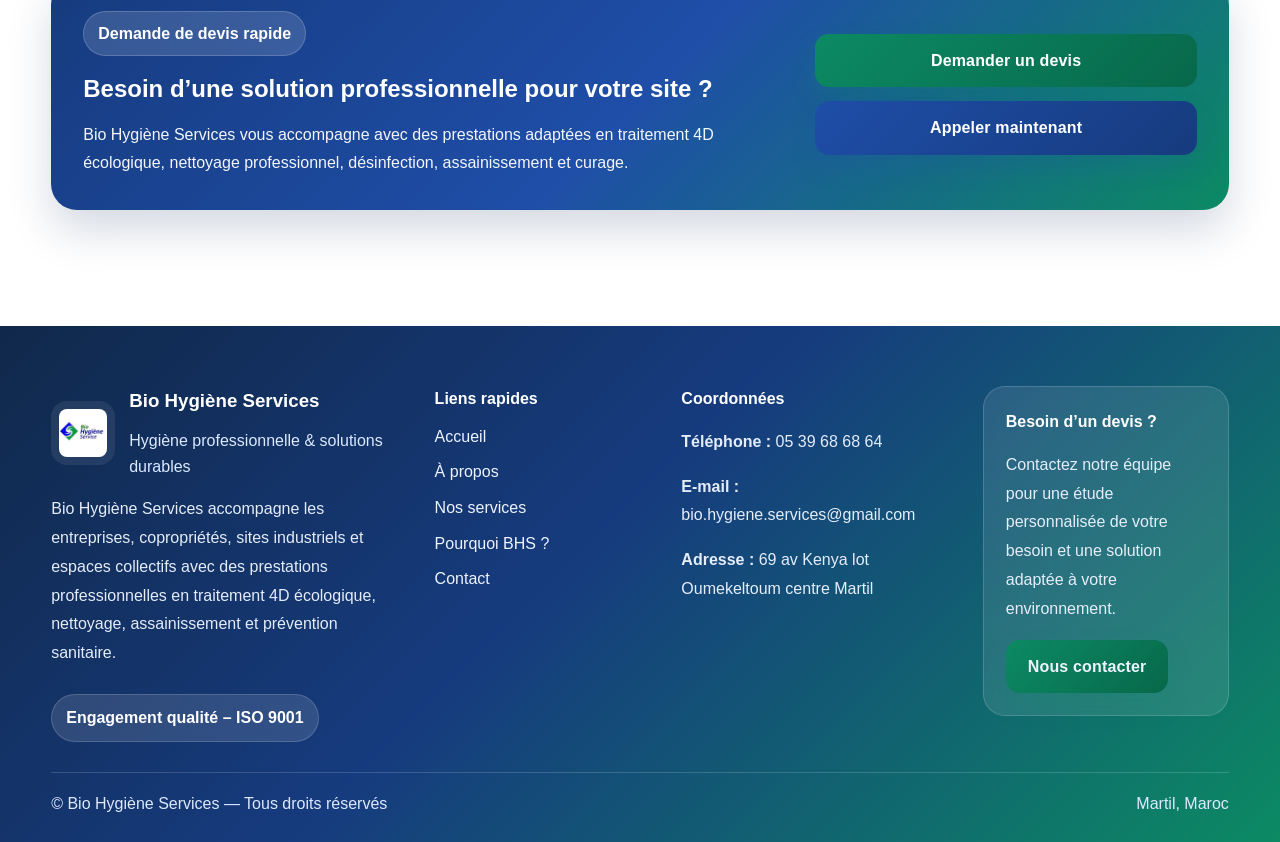
==== commit 812684be: "Mise à jour index.html" ====
--- a/index.html
+++ b/index.html
@@ -39,7 +39,7 @@
   </header>
 
   <main>
-    <section class="hero">
+    <section class="hero hero-home">
       <div class="container hero-grid">
         <div>
           <div class="badge">Engagement qualité – ISO 9001</div>
@@ -338,7 +338,7 @@
       </div>
     </div>
   </section>
-  
+
   <footer class="site-footer">
     <div class="container">
       <div class="footer-top">
@@ -404,4 +404,4 @@
   </a>
 </body>
 
-</html>+</html>
--- a/css/style.css
+++ b/css/style.css
@@ -1222,4 +1222,102 @@
     width: 46px;
     height: 46px;
   }
-}+}
+
+/* ===== Heroes avec images de fond : version propre finale ===== */
+
+.hero-home,
+.page-hero {
+  position: relative;
+  overflow: hidden;
+  padding: 44px 0;
+}
+
+.hero-home .container,
+.page-hero .container {
+  box-sizing: border-box;
+  position: relative;
+  z-index: 2;
+  max-width: 800px;
+  width: calc(100% - 110px);
+  margin-left: 55px;
+  margin-right: 0;
+  padding: 22px 26px;
+  background: rgba(255, 255, 255, 0.62);
+  backdrop-filter: blur(4px);
+  border-radius: 22px;
+  overflow: hidden;
+}
+
+/* Accueil */
+.hero-home {
+  background-color: #dfe8ec;
+  background-image: url("../assets/images/bg-home.jfif");
+  background-repeat: no-repeat;
+  background-position: center 40%;
+  background-size: 88% auto;
+}
+
+/* À propos */
+.page-hero-about {
+  background-color: #dfe8ec;
+  background-image: url("../assets/images/bg-about.jfif");
+  background-repeat: no-repeat;
+  background-position: center 34%;
+  background-size: 82% auto;
+}
+
+/* Services */
+.page-hero-services {
+  background-color: #dfe8ec;
+  background-image: url("../assets/images/bg-services.jfif");
+  background-repeat: no-repeat;
+  background-position: center 36%;
+  background-size: 82% auto;
+}
+
+/* Pourquoi BHS */
+.page-hero-why {
+  background-color: #dfe8ec;
+  background-image: url("../assets/images/bg-why.jfif");
+  background-repeat: no-repeat;
+  background-position: center 38%;
+  background-size: 80% auto;
+}
+
+/* Contact */
+.page-hero-contact {
+  background-color: #dfe8ec;
+  background-image: url("../assets/images/bg-contact.jfif");
+  background-repeat: no-repeat;
+  background-position: center 8%;
+  background-size: 74% auto;
+}
+
+@media (max-width: 980px) {
+
+  .hero-home,
+  .page-hero {
+    padding: 40px 0;
+  }
+
+  .hero-home .container,
+  .page-hero .container {
+    width: calc(100% - 32px);
+    max-width: 100%;
+    margin-left: auto;
+    margin-right: auto;
+    padding: 20px;
+    border-radius: 20px;
+  }
+
+  .hero-home,
+  .page-hero,
+  .page-hero-about,
+  .page-hero-services,
+  .page-hero-why,
+  .page-hero-contact {
+    background-size: cover;
+    background-position: center;
+  }
+}
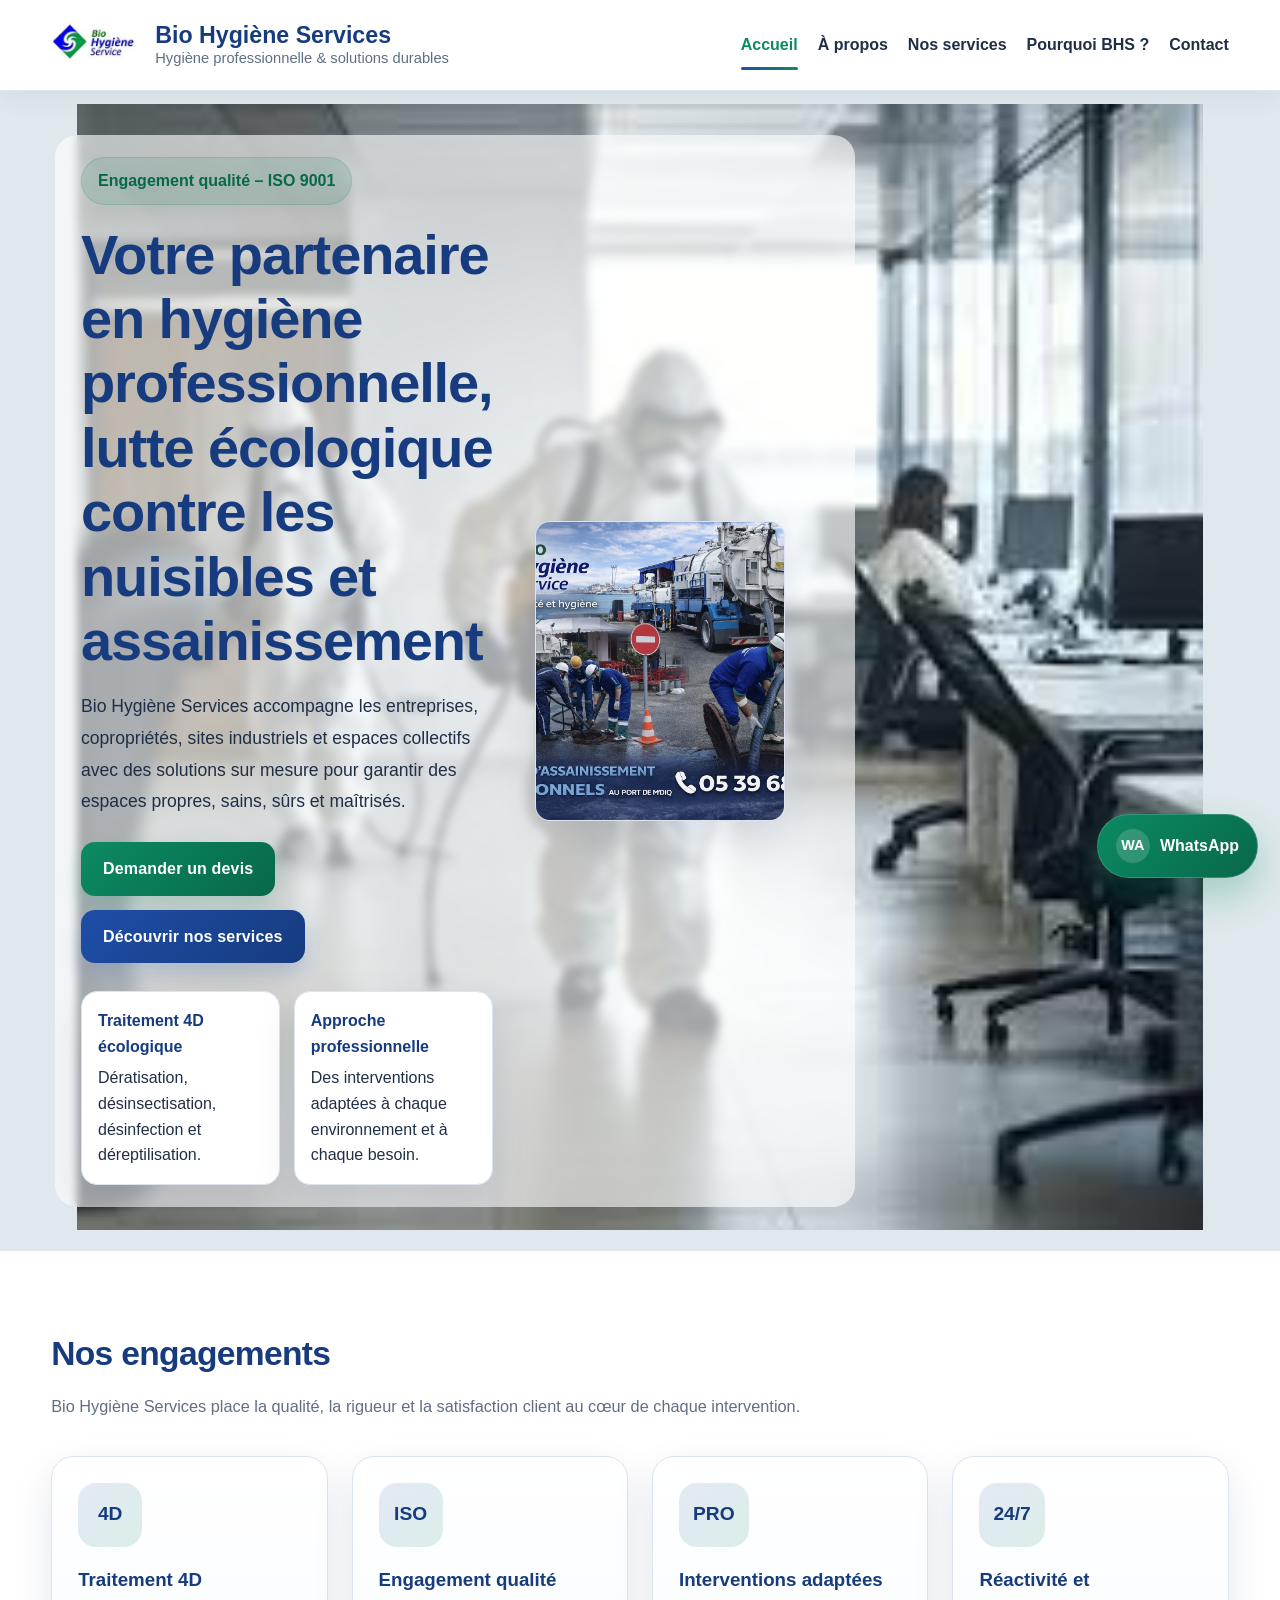
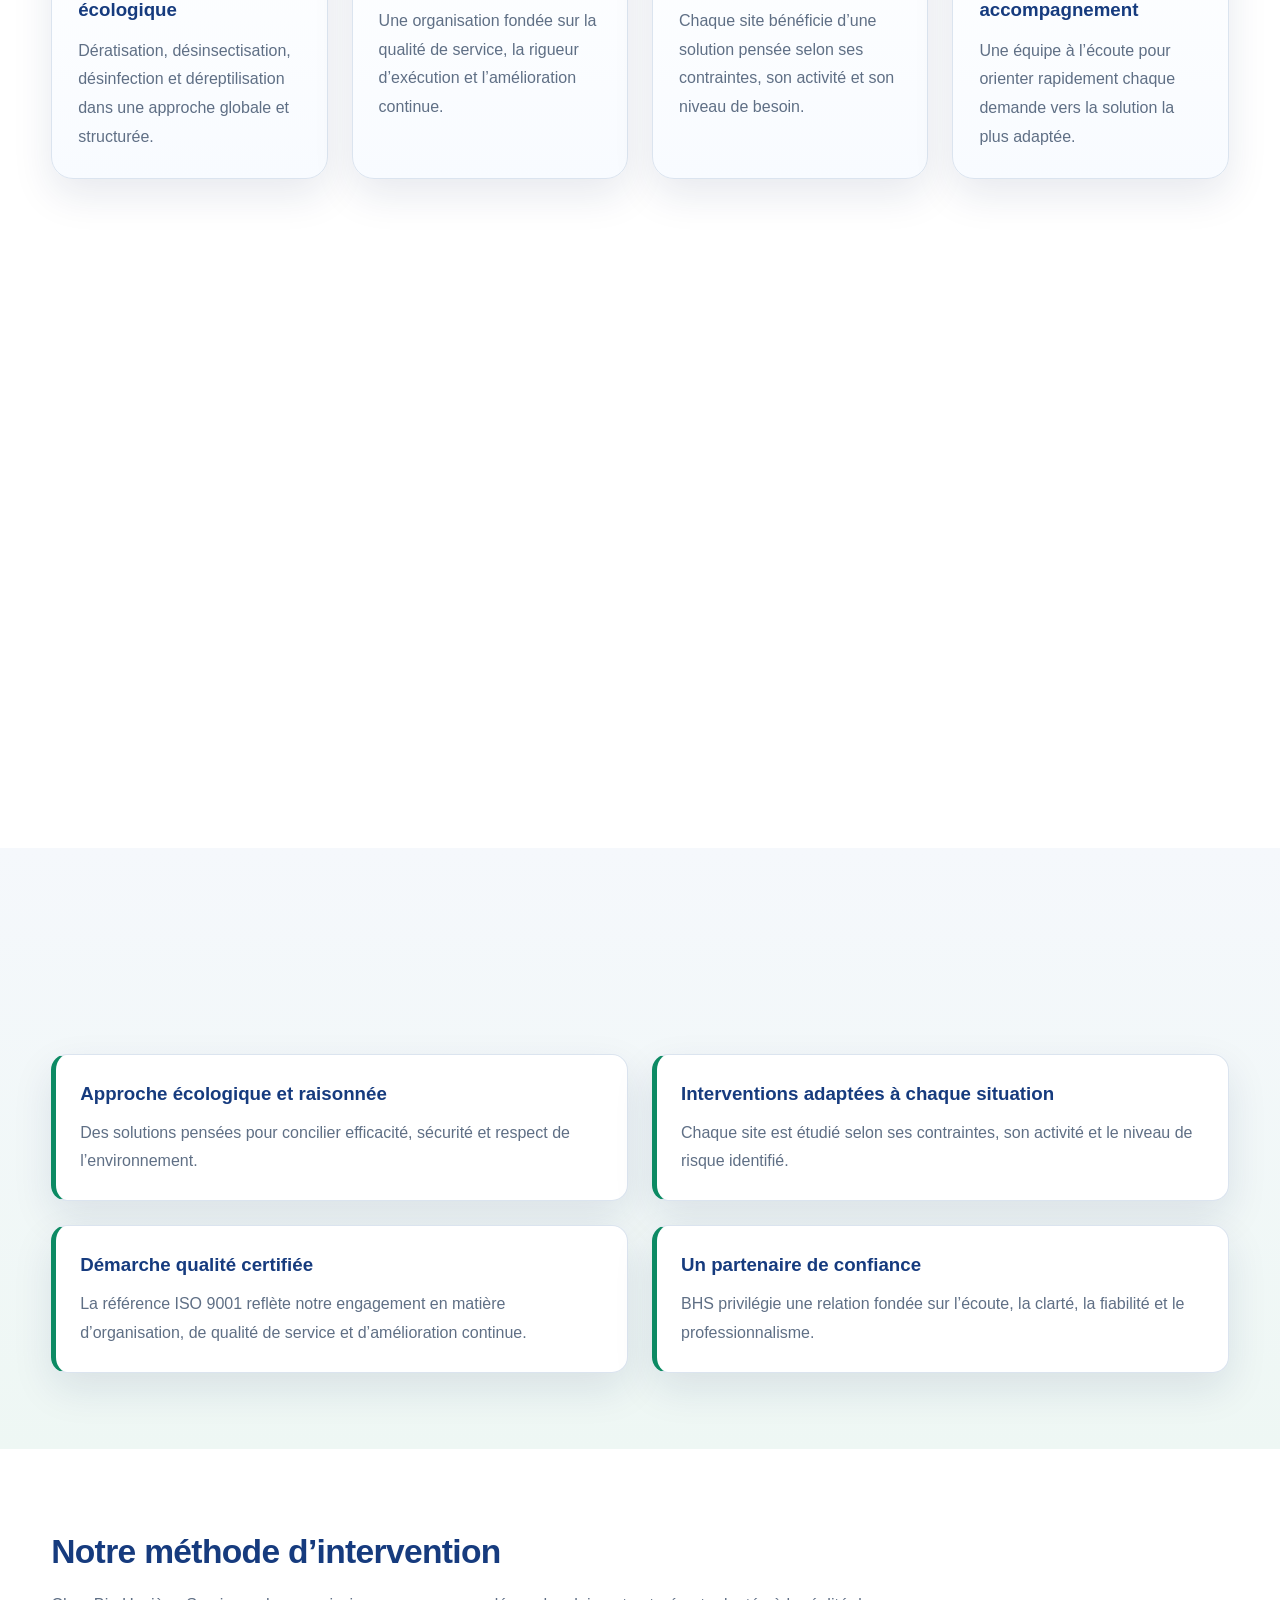
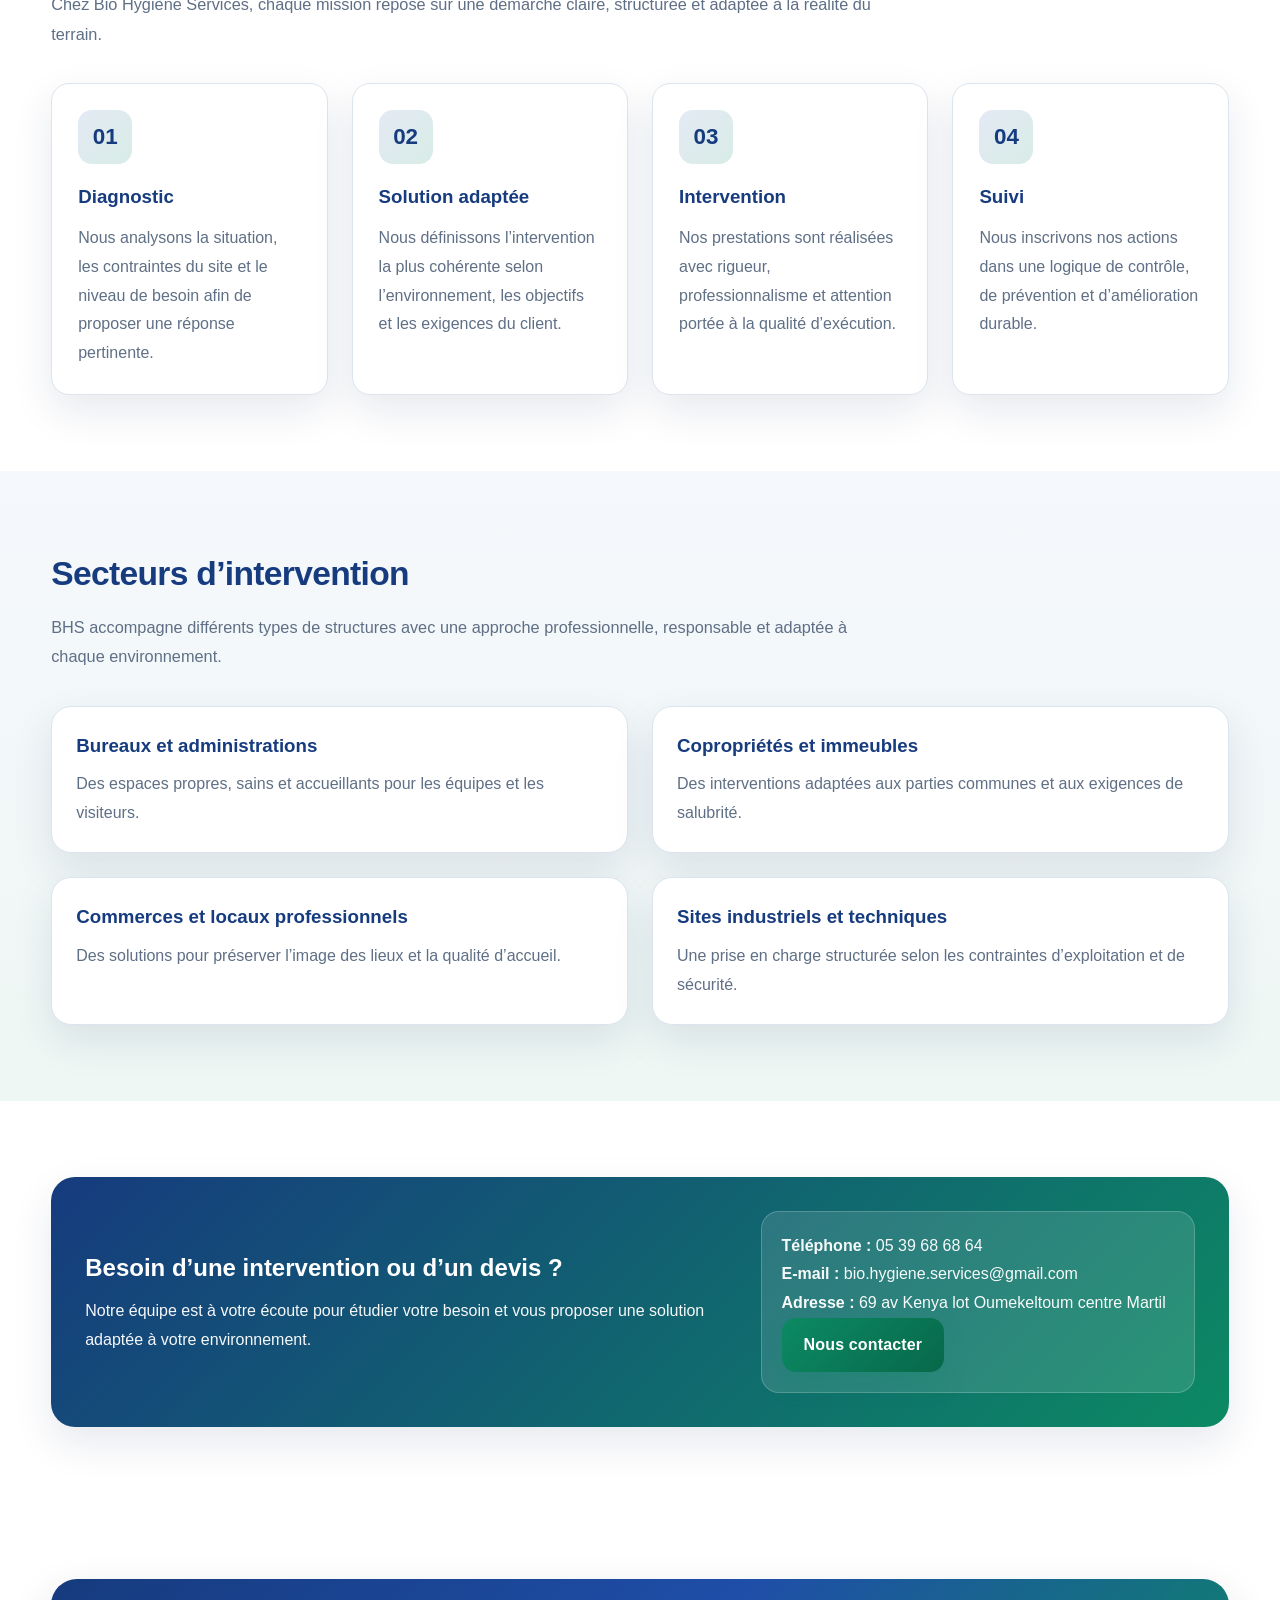
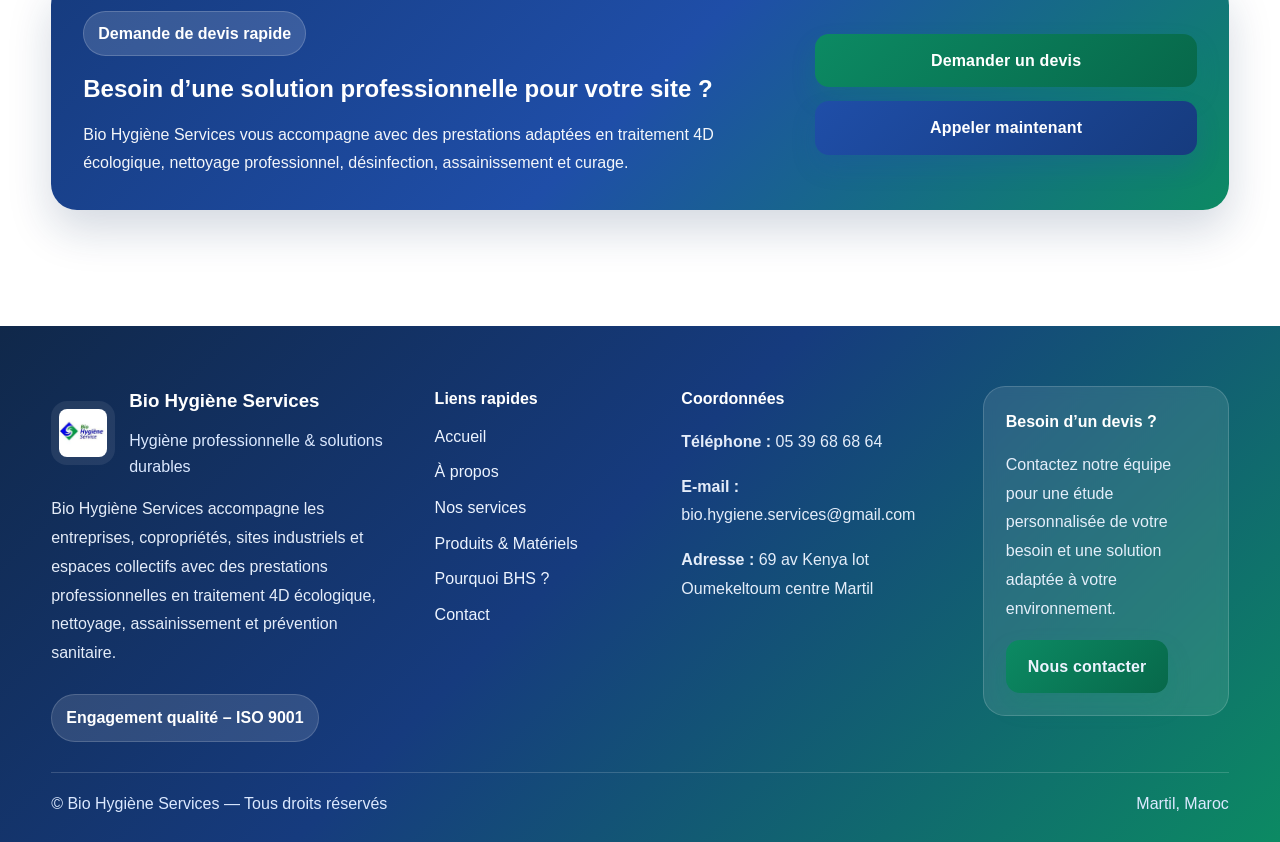
==== commit 9b4719e7: "Mise à jour index.html" ====
--- a/index.html
+++ b/index.html
@@ -367,6 +367,7 @@
             <li><a href="index.html">Accueil</a></li>
             <li><a href="a-propos.html">À propos</a></li>
             <li><a href="services.html">Nos services</a></li>
+            <li><a href="boutique.html">Produits & Matériels</a></li>
             <li><a href="pourquoi-bhs.html">Pourquoi BHS ?</a></li>
             <li><a href="contact.html">Contact</a></li>
           </ul>
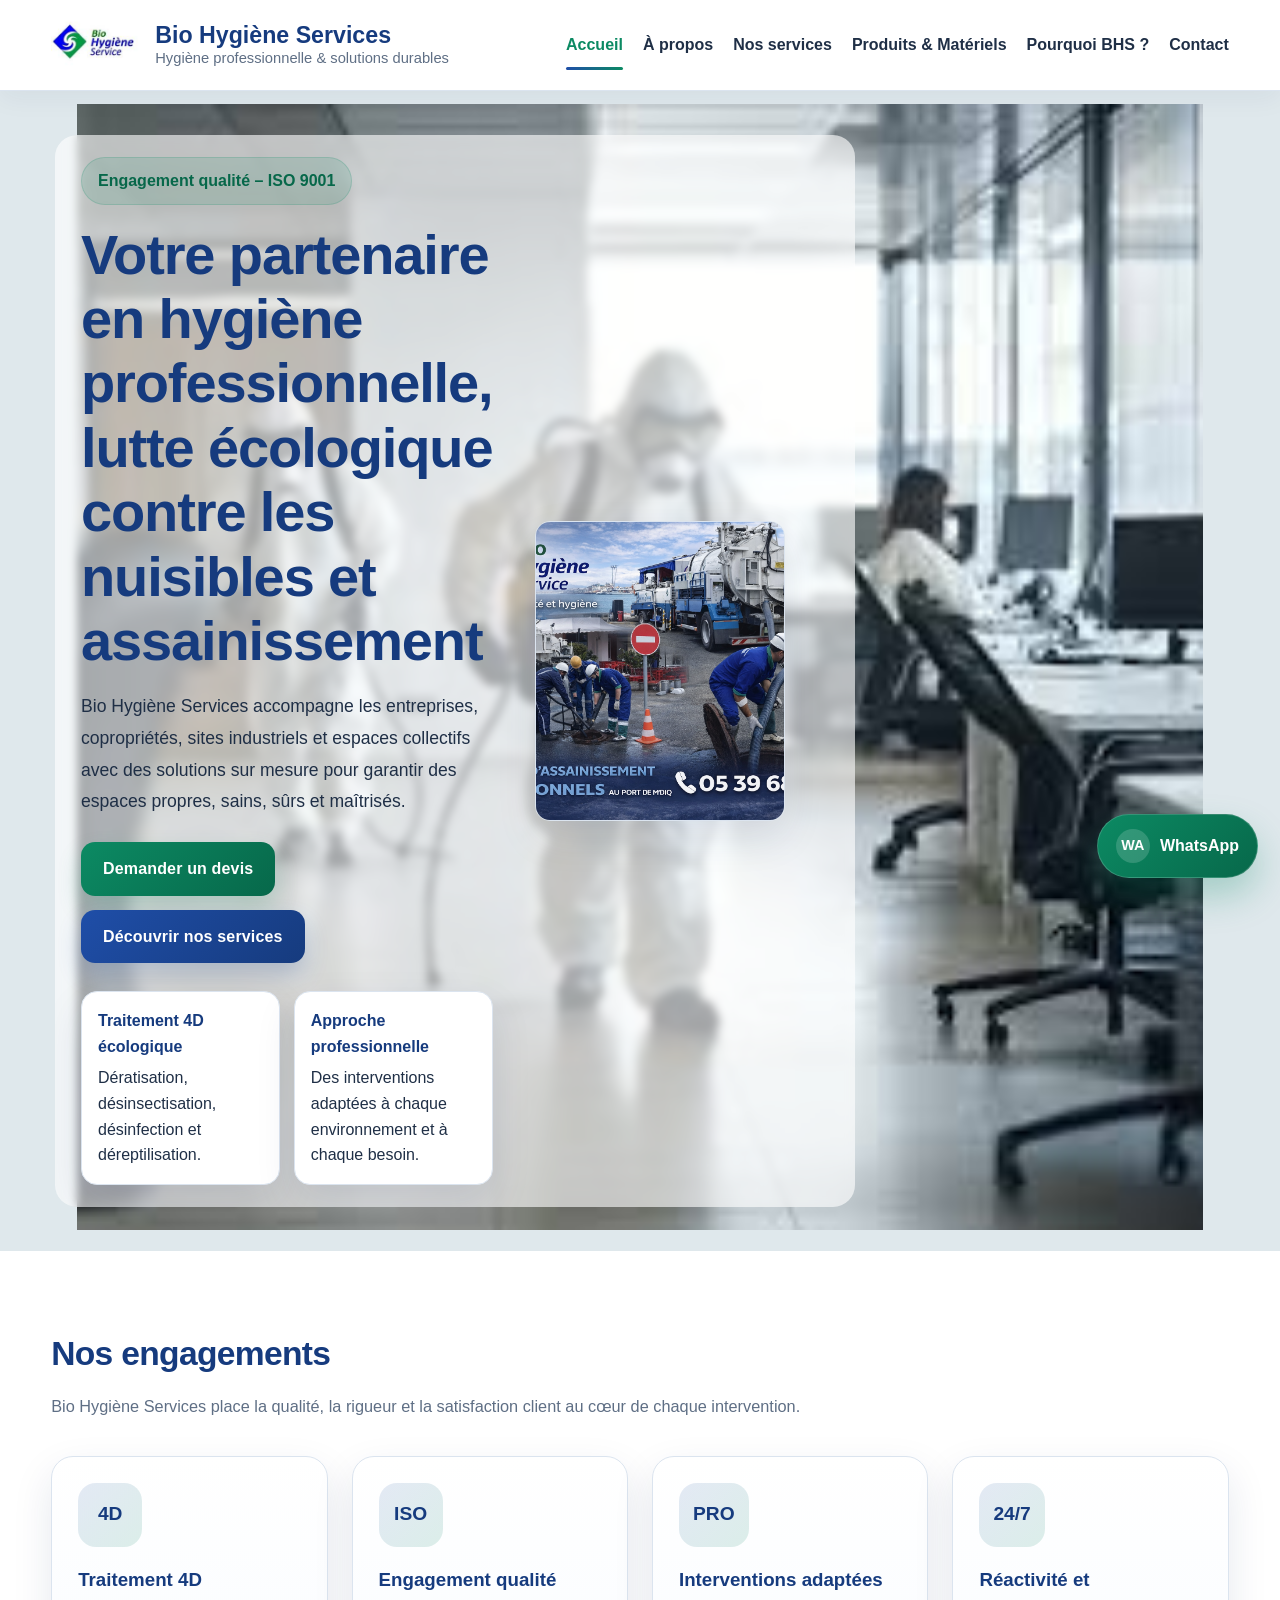
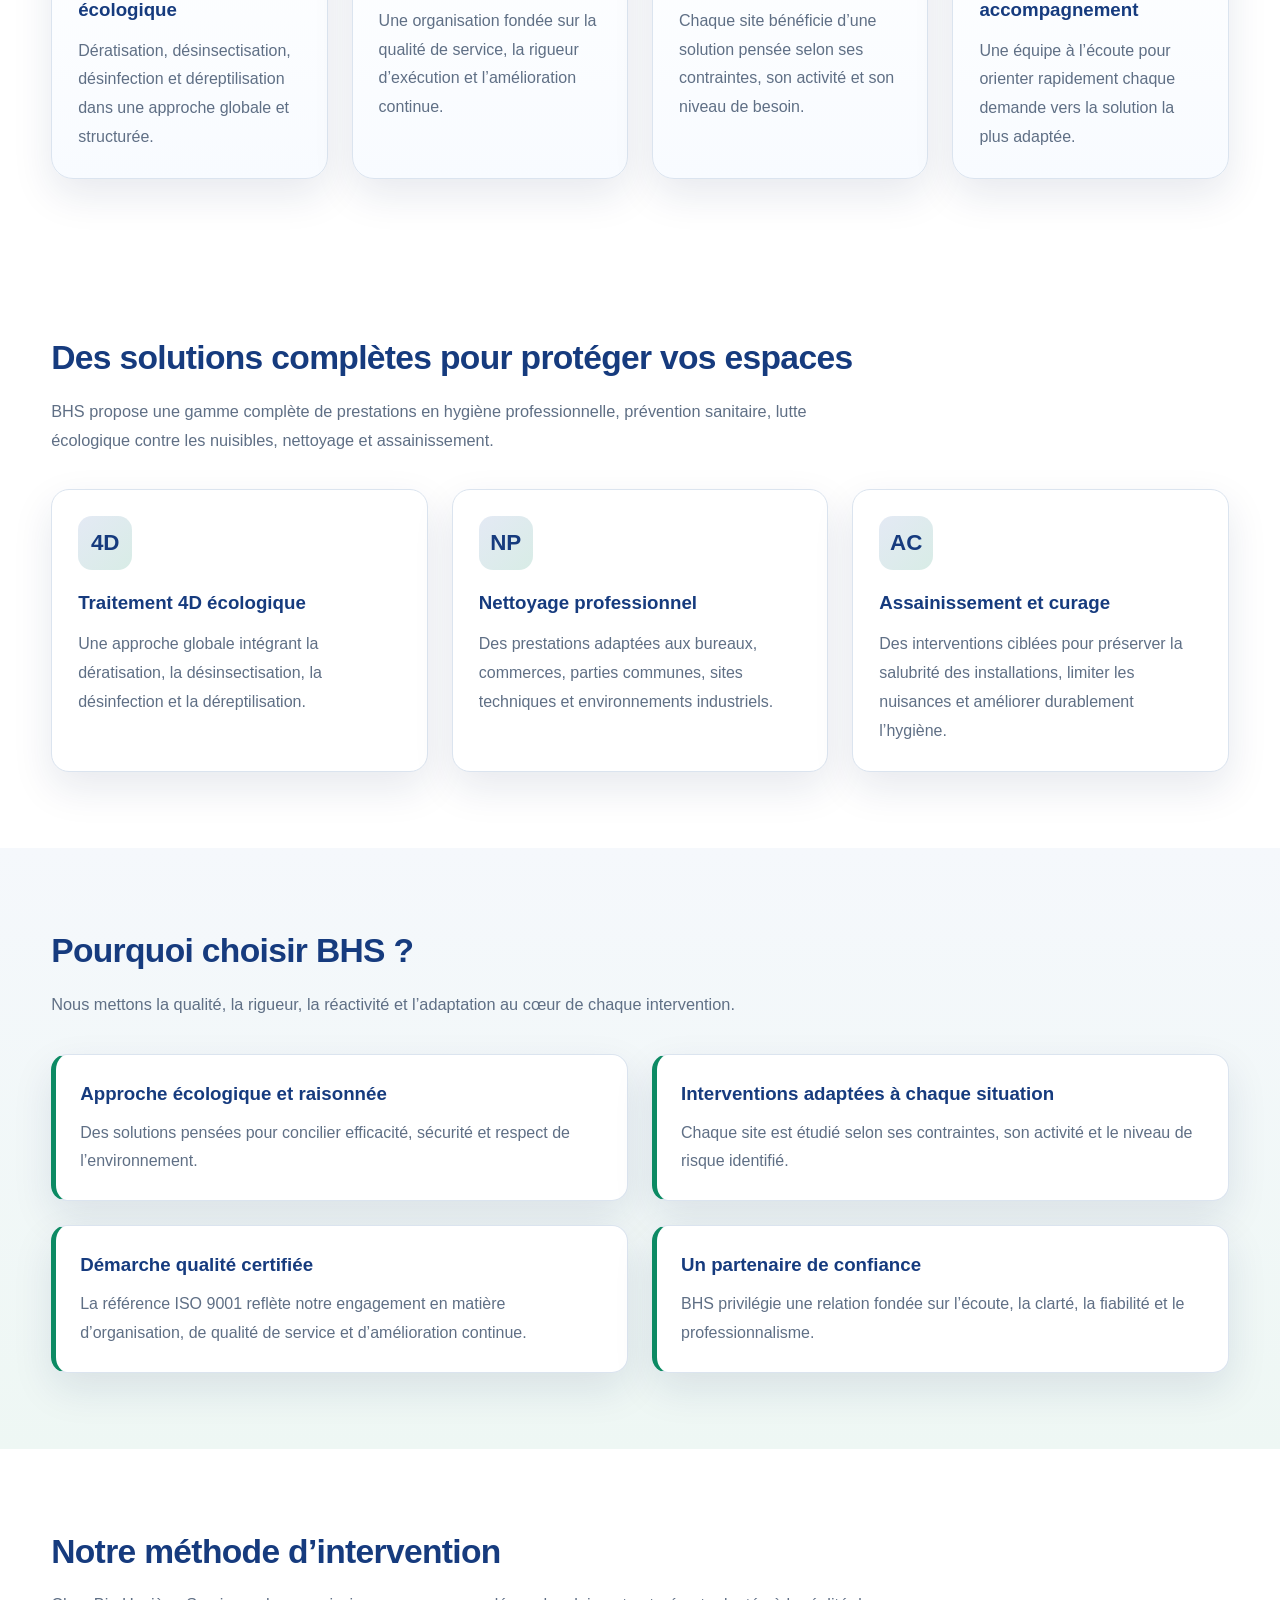
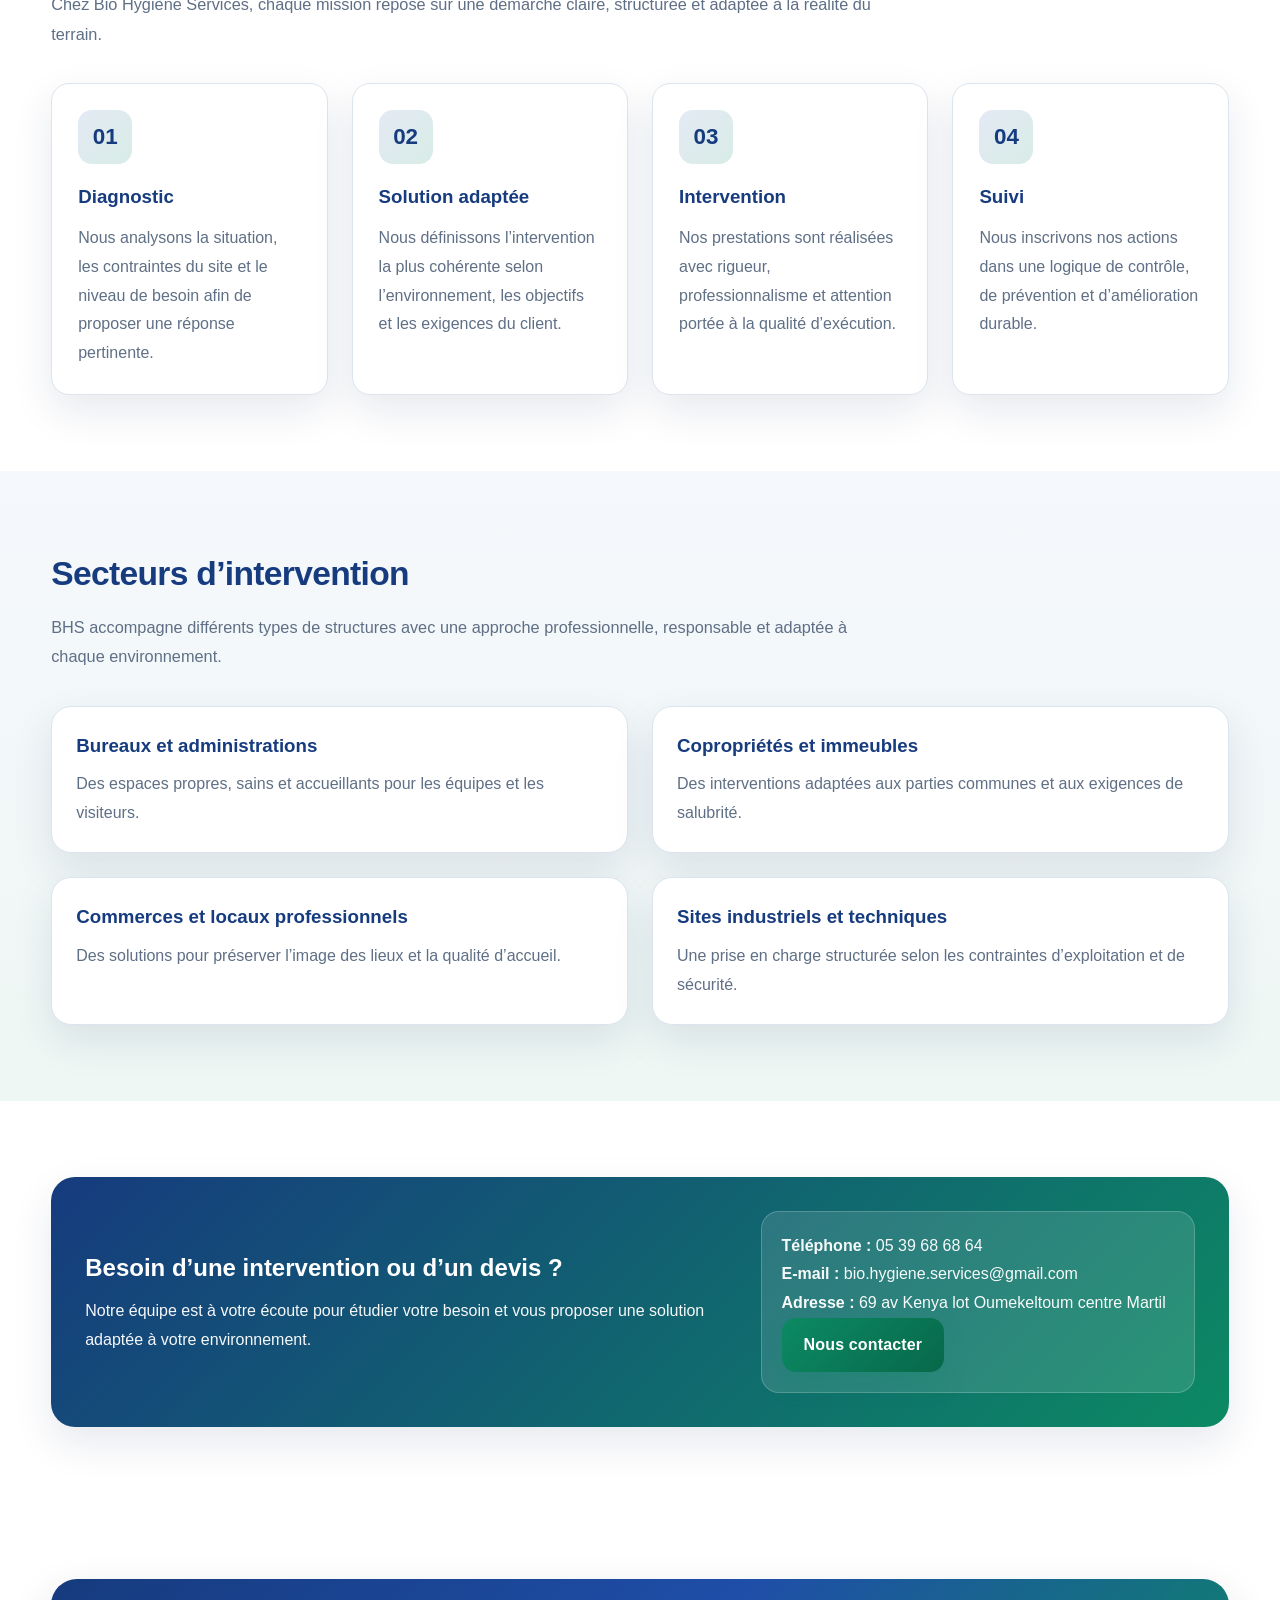
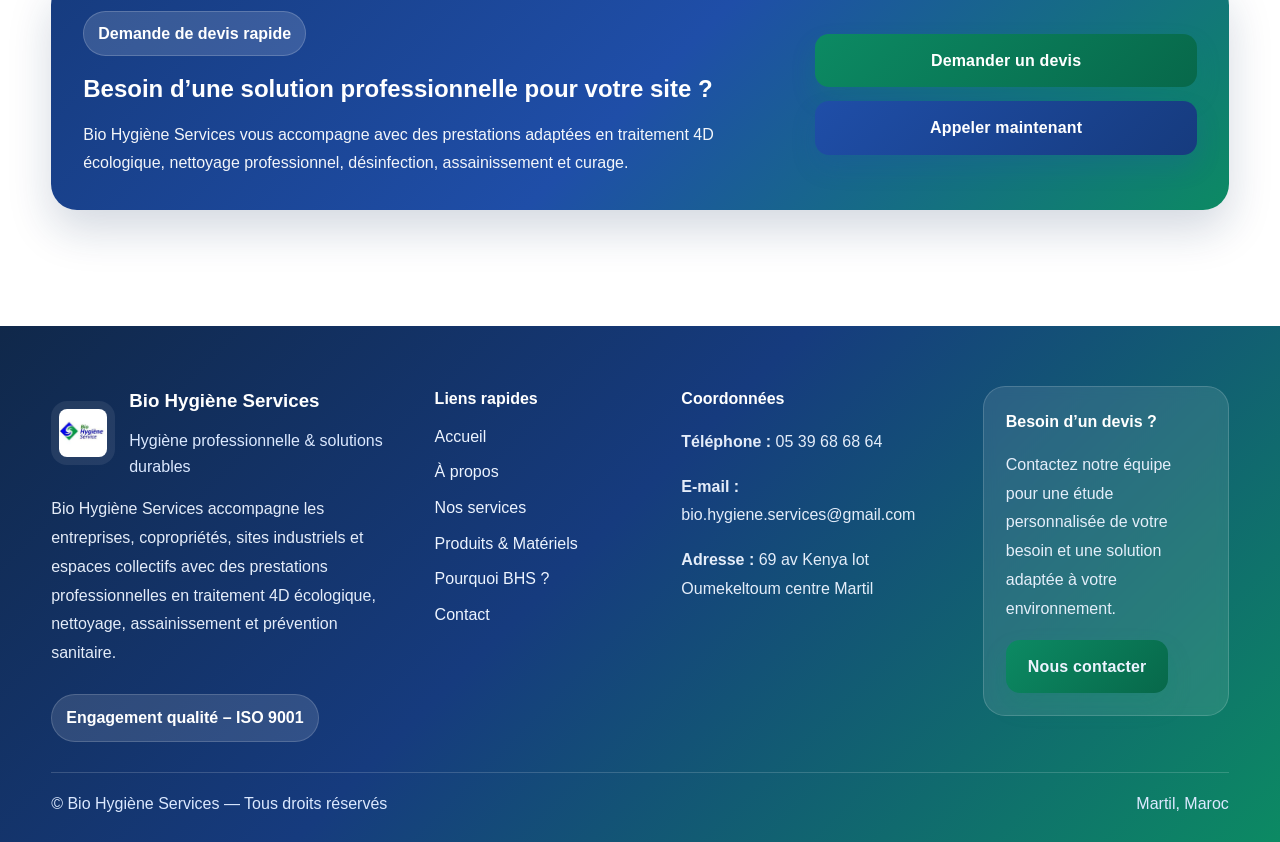
==== commit 369f5df7: "Mise à jour index.html" ====
--- a/index.html
+++ b/index.html
@@ -32,6 +32,7 @@
         <a href="index.html" class="active">Accueil</a>
         <a href="a-propos.html">À propos</a>
         <a href="services.html">Nos services</a>
+        <a href="boutique.html">Produits & Matériels</a>
         <a href="pourquoi-bhs.html">Pourquoi BHS ?</a>
         <a href="contact.html">Contact</a>
       </nav>
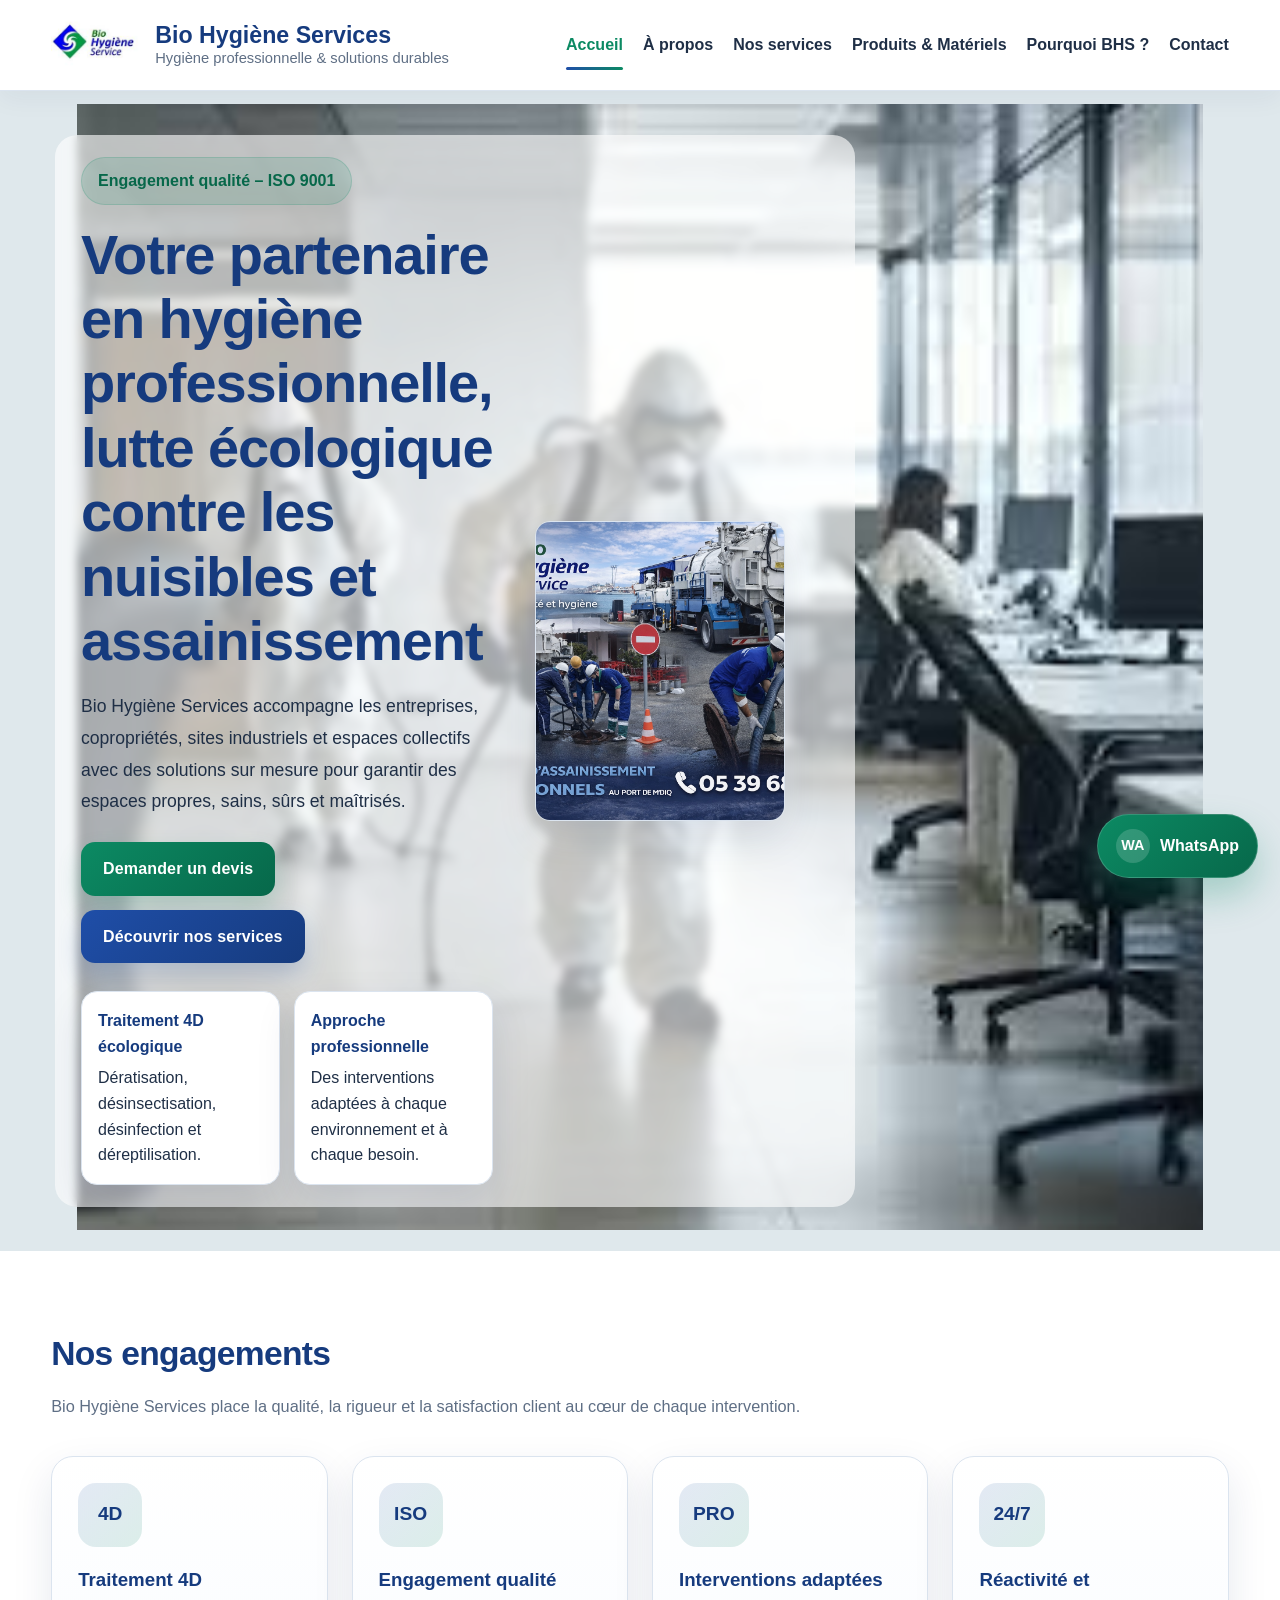
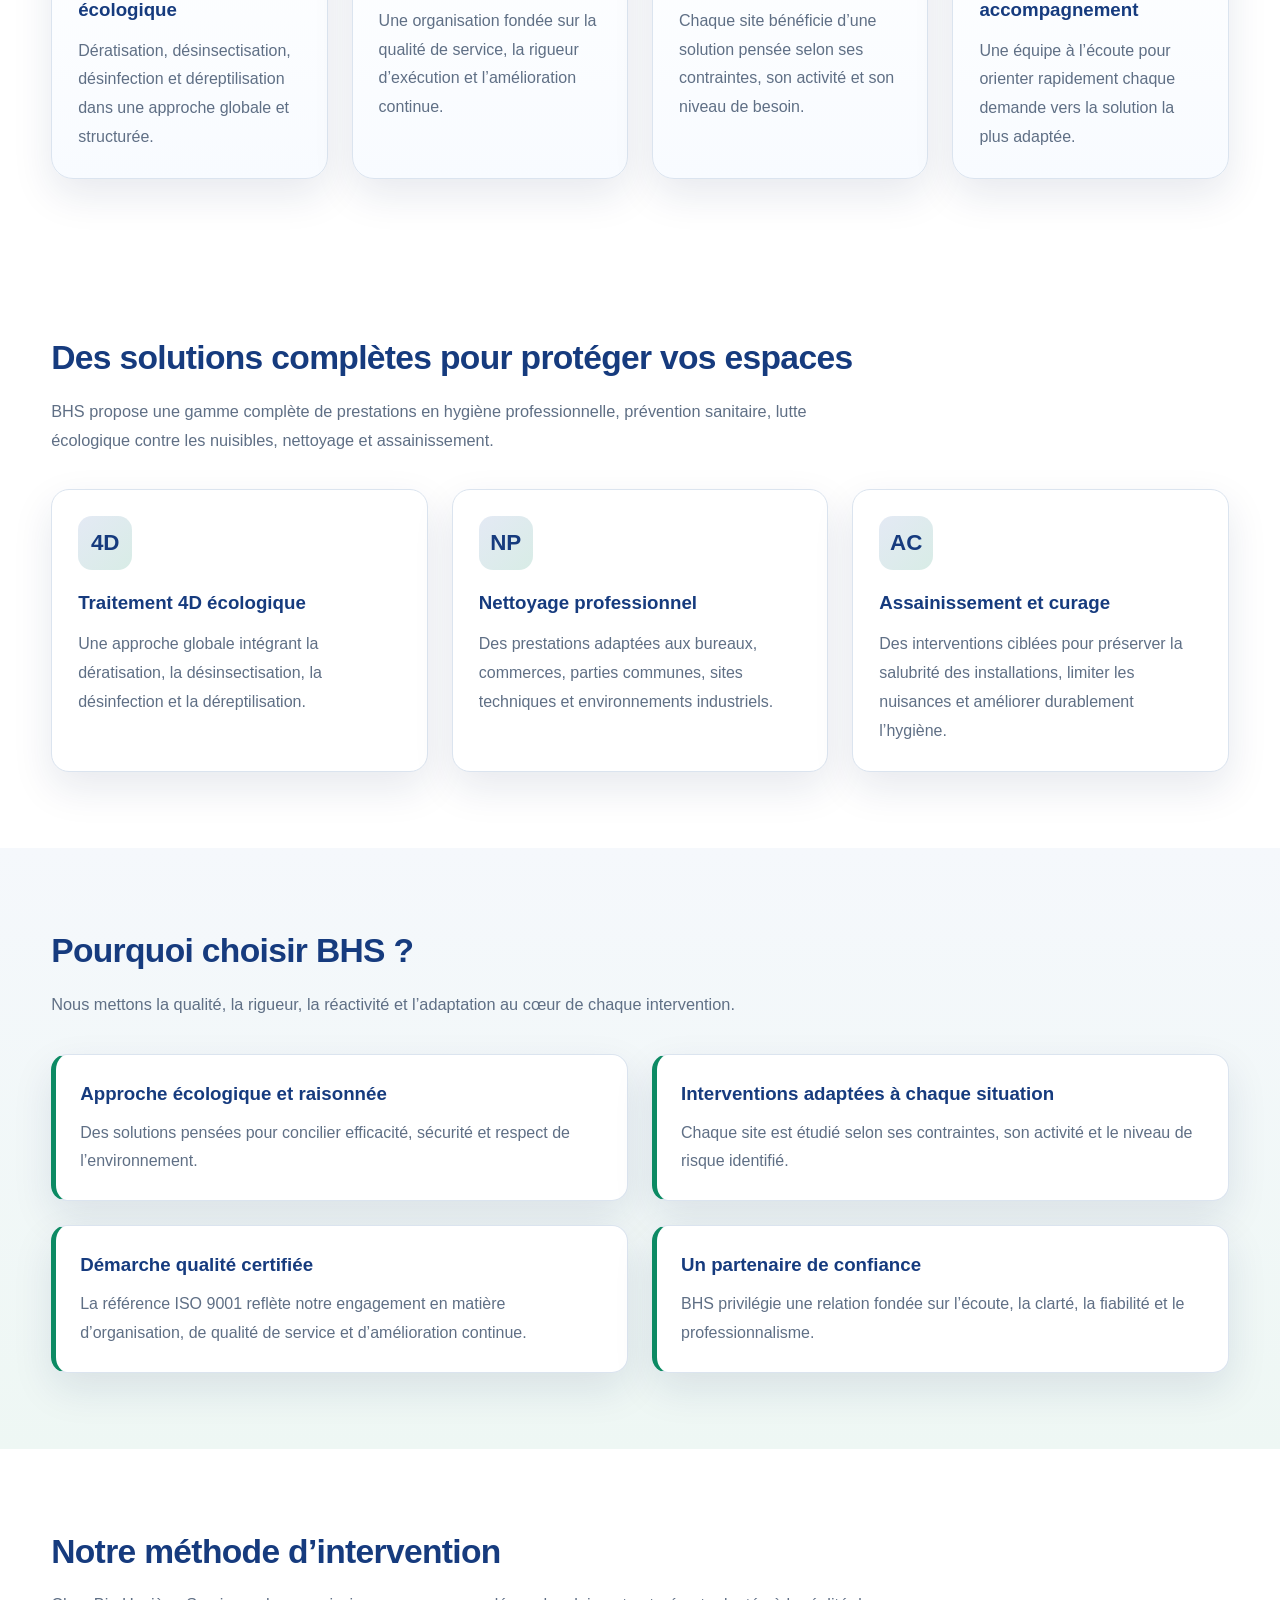
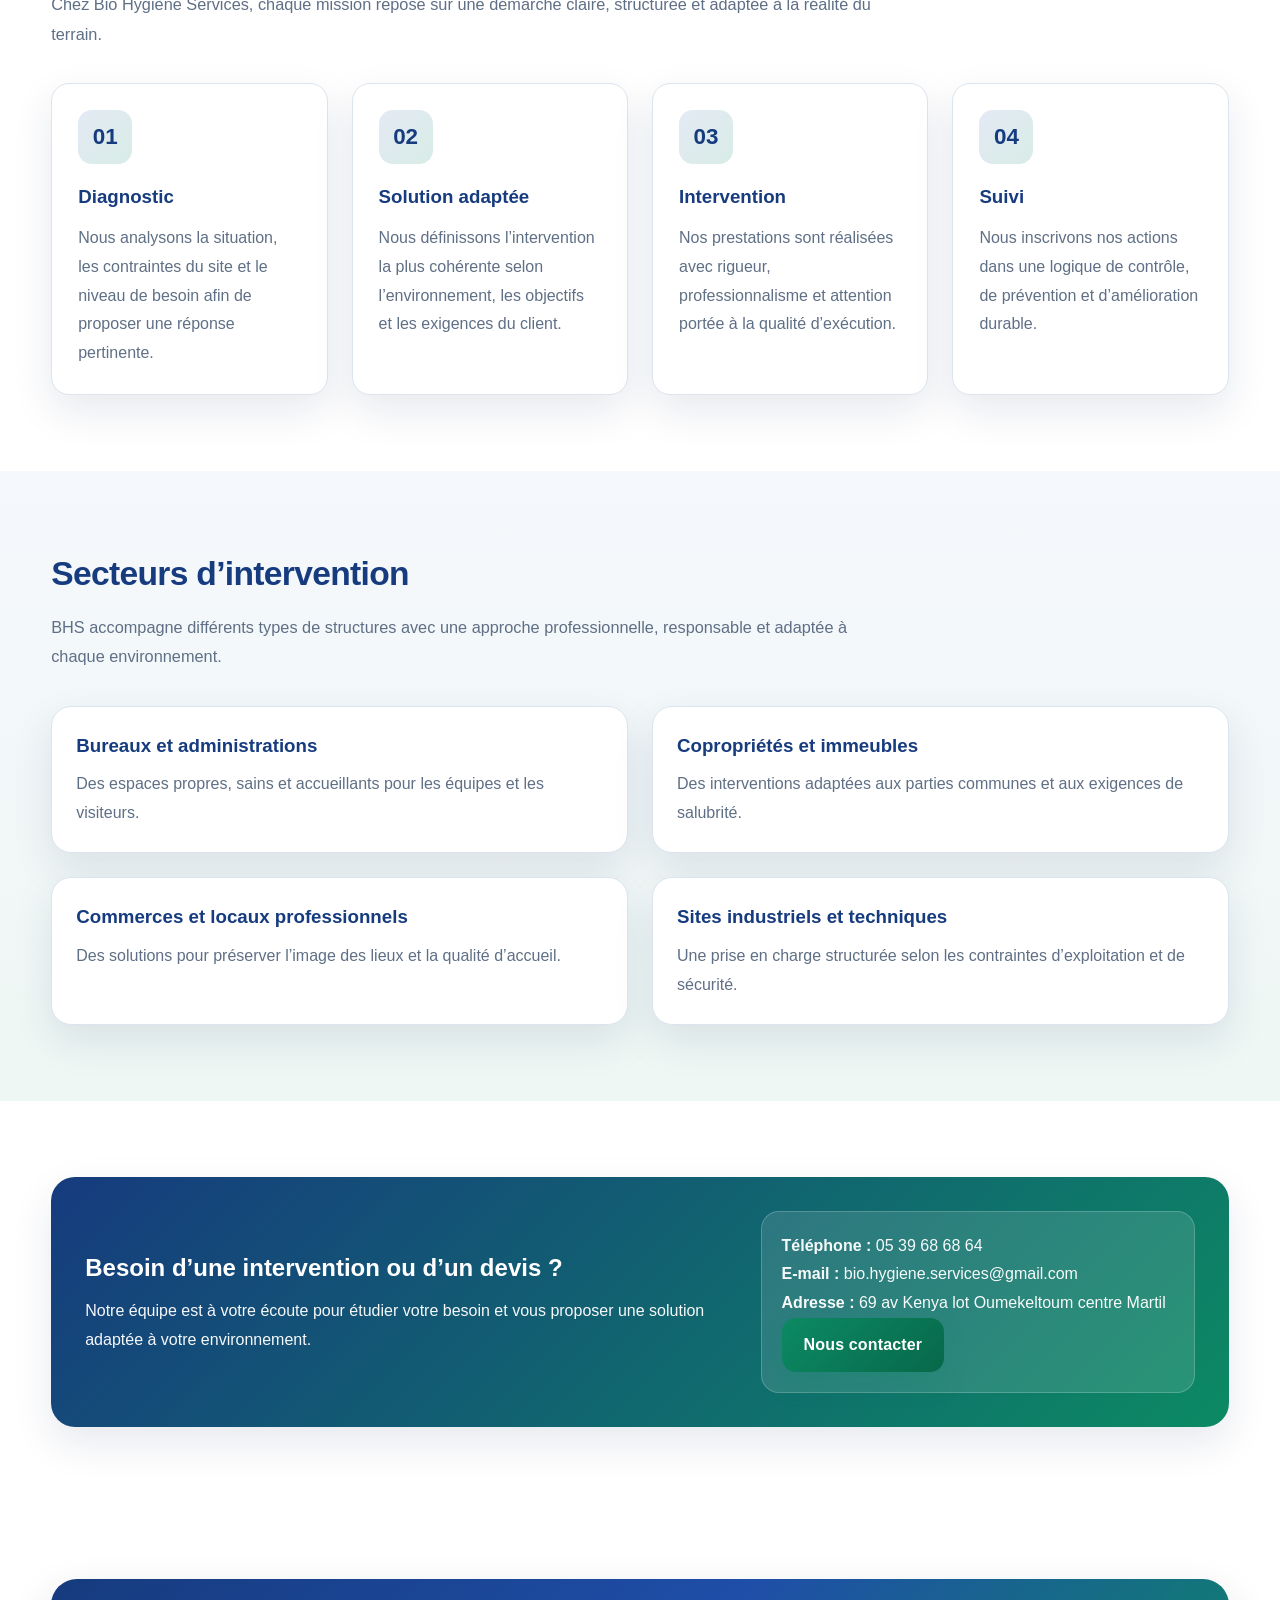
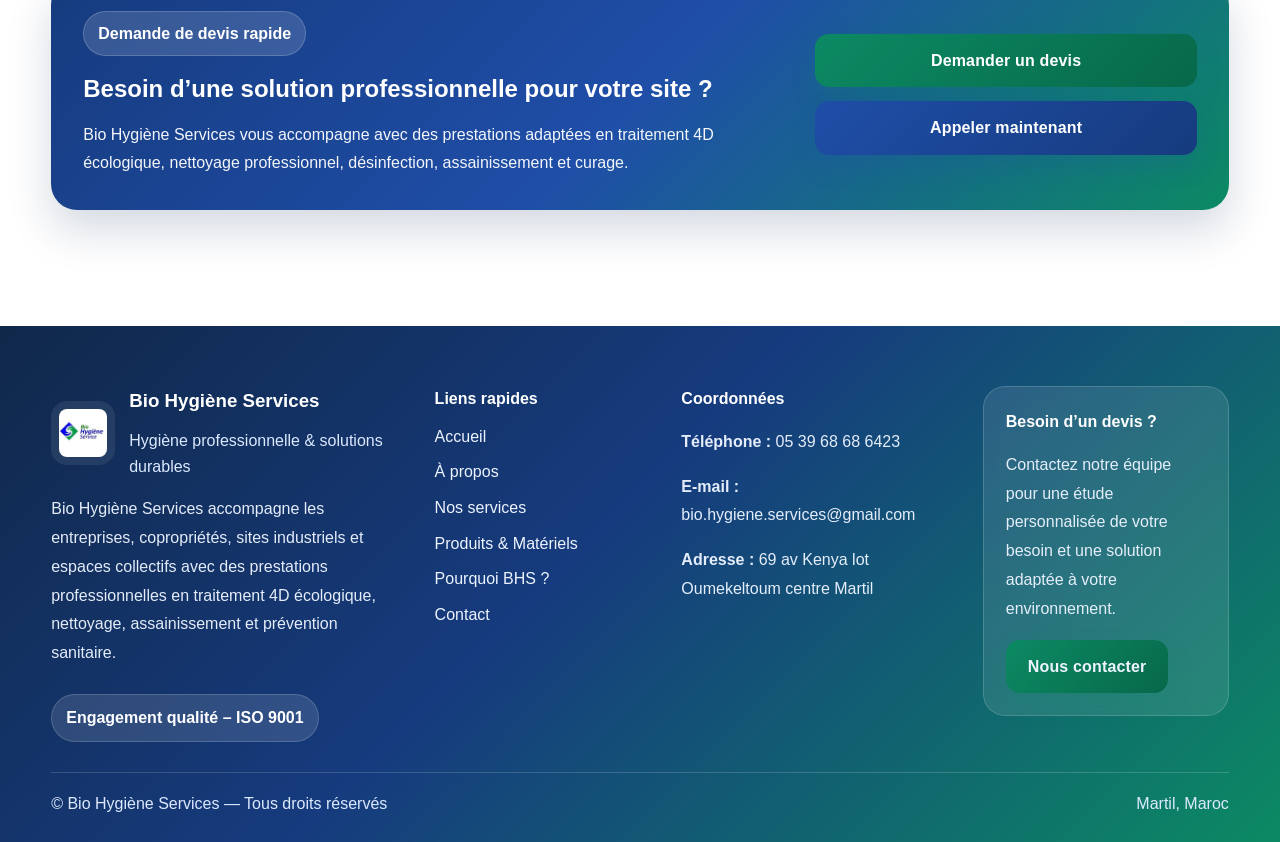
==== commit 84f362e9: "Mise à jour index.html" ====
--- a/index.html
+++ b/index.html
@@ -334,7 +334,7 @@
 
         <div class="quick-quote-actions">
           <a href="contact.html" class="btn btn-primary">Demander un devis</a>
-          <a href="tel:0539686864" class="btn btn-secondary">Appeler maintenant</a>
+          <a href="tel:0661761323" class="btn btn-secondary">Appeler maintenant</a>
         </div>
       </div>
     </div>
@@ -376,7 +376,7 @@
 
         <div class="footer-contact-block">
           <h4>Coordonnées</h4>
-          <p><strong>Téléphone :</strong> 05 39 68 68 64</p>
+          <p><strong>Téléphone :</strong> 05 39 68 68 6423</p>
           <p><strong>E-mail :</strong> bio.hygiene.services@gmail.com</p>
           <p><strong>Adresse :</strong> 69 av Kenya lot Oumekeltoum centre Martil</p>
         </div>
@@ -399,7 +399,7 @@
   </footer>
 
   <script src="js/main.js"></script>
-  <a href="https://wa.me/212539686864?text=Bonjour%20Bio%20Hygi%C3%A8ne%20Services%2C%20je%20souhaite%20obtenir%20des%20informations."
+  <a href="https://wa.me/212661761323?text=Bonjour%20Bio%20Hygi%C3%A8ne%20Services%2C%20je%20souhaite%20obtenir%20des%20informations."
     class="whatsapp-float" target="_blank" aria-label="Contacter BHS sur WhatsApp">
     <span class="whatsapp-icon">WA</span>
     <span class="whatsapp-text">WhatsApp</span>
--- a/css/style.css
+++ b/css/style.css
@@ -1321,3 +1321,163 @@
     background-position: center;
   }
 }
+
+/* ===== Boutique / Produits & Matériels ===== */
+
+.page-hero-boutique {
+  background-color: #dfe8ec;
+  background-image: url("../assets/images/bg-services.jfif");
+  background-repeat: no-repeat;
+  background-position: center 36%;
+  background-size: 82% auto;
+}
+
+.boutique-categories {
+  grid-template-columns: repeat(3, minmax(0, 1fr));
+}
+
+.product-grid {
+  display: grid;
+  grid-template-columns: repeat(2, minmax(0, 1fr));
+  gap: 24px;
+}
+
+.product-card {
+  display: flex;
+  flex-direction: column;
+  height: 100%;
+  background: var(--bhs-white);
+  border: 1px solid var(--bhs-border);
+  border-radius: 22px;
+  overflow: hidden;
+  box-shadow: var(--bhs-shadow);
+  transition: 0.25s ease;
+}
+
+.product-card:hover {
+  transform: translateY(-4px);
+  box-shadow: 0 18px 38px rgba(17, 42, 87, 0.12);
+}
+
+.product-image-wrap {
+  position: relative;
+  height: 200px;
+  overflow: hidden;
+  background: #ffffff;
+  padding: 18px;
+  display: flex;
+  align-items: center;
+  justify-content: center;
+  border-bottom: 1px solid rgba(31, 78, 168, 0.08);
+}
+
+.product-image {
+  width: 100%;
+  height: 100%;
+  max-width: 82%;
+  max-height: 82%;
+  object-fit: contain;
+  object-position: center;
+  display: block;
+  image-rendering: auto;
+}
+
+.product-badge {
+  position: absolute;
+  top: 14px;
+  left: 14px;
+  display: inline-block;
+  padding: 8px 12px;
+  border-radius: 999px;
+  background: rgba(12, 138, 99, 0.92);
+  color: #fff;
+  font-size: 0.88rem;
+  font-weight: 800;
+  line-height: 1;
+  z-index: 2;
+}
+
+.product-content {
+  display: flex;
+  flex-direction: column;
+  flex: 1;
+  padding: 24px;
+}
+
+.product-content h3 {
+  margin: 0 0 12px;
+  color: var(--bhs-blue-dark);
+}
+
+.product-content p {
+  margin: 0 0 16px;
+  color: var(--bhs-muted);
+  line-height: 1.8;
+}
+
+.product-meta {
+  display: grid;
+  gap: 8px;
+  margin-bottom: 18px;
+  color: var(--bhs-text);
+  font-size: 0.95rem;
+}
+
+.product-meta span {
+  display: block;
+  padding: 8px 12px;
+  border-radius: 12px;
+  background: rgba(31, 78, 168, 0.04);
+  border: 1px solid var(--bhs-border);
+}
+
+.product-actions {
+  display: flex;
+  gap: 12px;
+  flex-wrap: wrap;
+  margin-top: auto;
+}
+
+.product-actions .btn {
+  min-width: 170px;
+  text-align: center;
+}
+
+@media (max-width: 980px) {
+
+  .boutique-categories,
+  .product-grid {
+    grid-template-columns: 1fr;
+  }
+
+  .product-image-wrap {
+    height: 185px;
+    padding: 16px;
+  }
+
+  .product-image {
+    max-width: 78%;
+    max-height: 78%;
+  }
+
+  .product-actions .btn {
+    width: 100%;
+    min-width: 0;
+  }
+}
+
+@media (max-width: 640px) {
+  .product-content {
+    padding: 20px;
+  }
+
+  .product-image-wrap {
+    height: 170px;
+    padding: 14px;
+  }
+
+  .product-image {
+    max-width: 74%;
+    max-height: 74%;
+  }
+}
